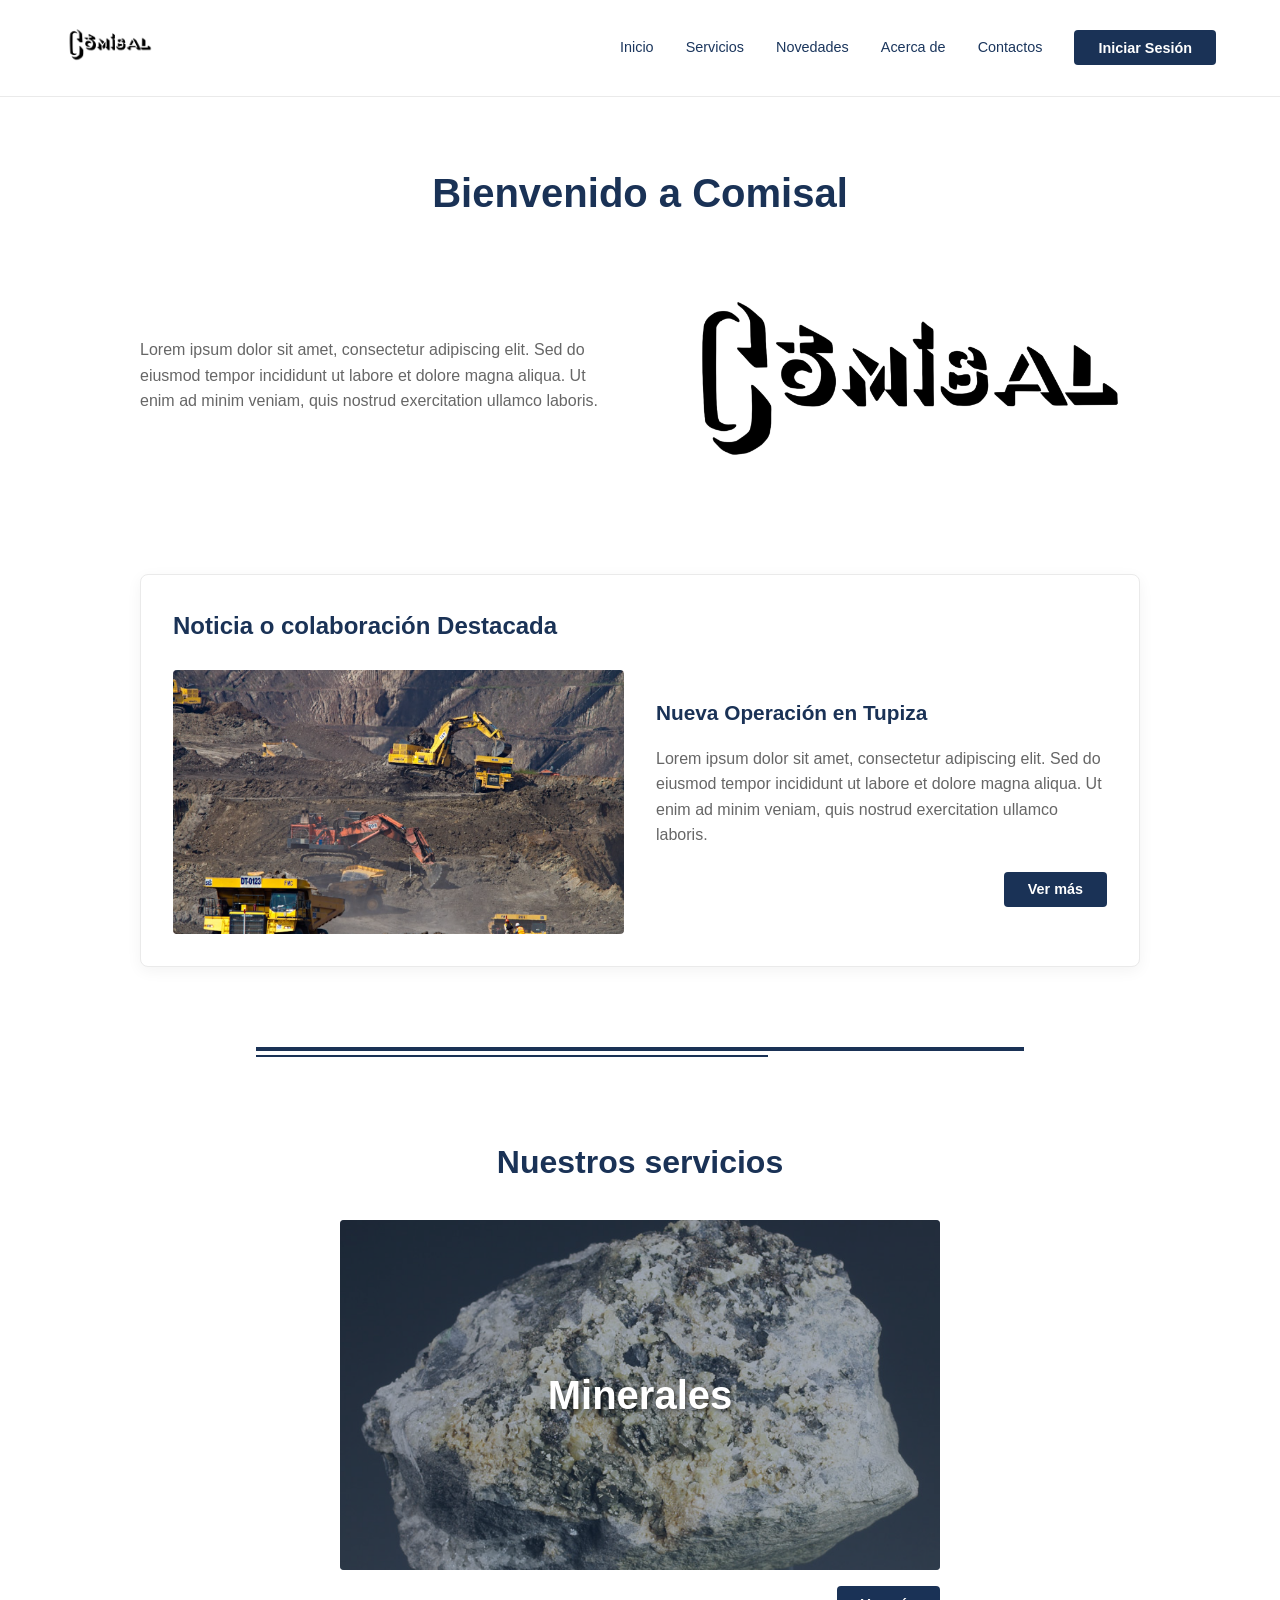
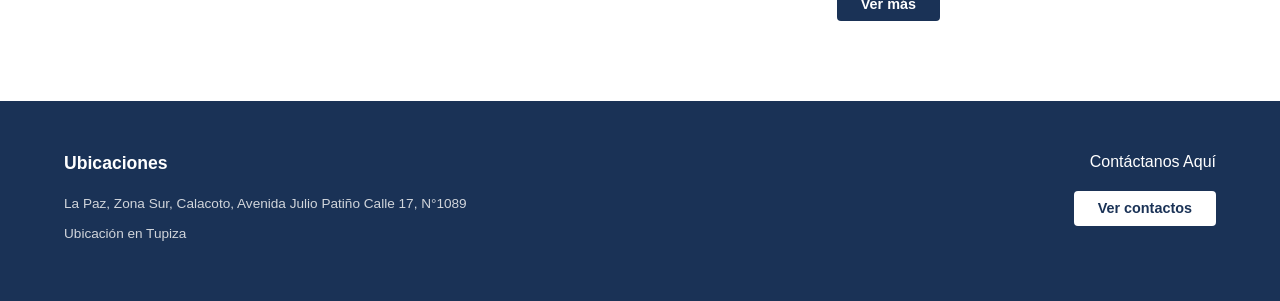
==== index.Html @ 979183e1 "Add files via upload" ====
<!DOCTYPE html>
<html lang="es">
<head>
    <meta charset="UTF-8">
    <meta name="viewport" content="width=device-width, initial-scale=1.0">
    <title>Comisal</title>
    <link rel="stylesheet" href="CSS/Style.css">
</head>
<body>

    <header>
        <div class="logo-container">
            <img src="imagenes/Recursos Comisal/Logo/WhatsApp Image 2026-04-23 at 11.57.50 AM-Photoroom (1).png" alt="Comisal Logo">
        </div>
        
        <button class="menu-toggle" id="mobile-menu-btn">☰</button>

        <nav id="nav-menu">
            <a href="index.Html">Inicio</a>
            <a href="Servicios.html">Servicios</a>
            <a href="Novedades.html">Novedades</a>
            <a href="Acerca de.html">Acerca de</a>
            <a href="Contactos.html">Contactos</a>
            <a href="Iniciar Sesión.html"> <button class="btn">Iniciar Sesión </button> </a>
        </nav>
    </header>
    <main>
        <section class="hero">
            <h1>Bienvenido a Comisal</h1>
            <div class="hero-content">
                <div class="hero-text">
                    <p>Lorem ipsum dolor sit amet, consectetur adipiscing elit. Sed do eiusmod tempor incididunt ut labore et dolore magna aliqua. Ut enim ad minim veniam, quis nostrud exercitation ullamco laboris.</p>
                </div>
                <div class="hero-image">
                    <img src="imagenes/Recursos Comisal/Logo/WhatsApp Image 2026-04-23 at 11.57.50 AM-Photoroom (1).png" alt="Comisal Logo Grande">
                </div>
            </div>
        </section>

        <section class="featured-wrapper">
            <div class="featured-card">
                <h2>Noticia o colaboración Destacada</h2>
                <div class="featured-content">
                    <div class="featured-image">
                        <img src="imagenes/Recursos Comisal/Fotos/Operación.png" alt="Operación en Tupiza">
                    </div>
                    <div class="featured-text">
                        <h3>Nueva Operación en Tupiza</h3>
                        <p>Lorem ipsum dolor sit amet, consectetur adipiscing elit. Sed do eiusmod tempor incididunt ut labore et dolore magna aliqua. Ut enim ad minim veniam, quis nostrud exercitation ullamco laboris.</p>
                        <button class="btn">Ver más</button>
                    </div>
                </div>
            </div>
        </section>

        <div class="divider-container">
            <div class="divider-line-1"></div>
            <div class="divider-line-2"></div>
        </div>

        <section class="services">
            <h2>Nuestros servicios</h2>
            <div class="service-card">
                <div class="service-image-container">
                    <img src="imagenes/Recursos Comisal/Fotos/Mineral.png" alt="Minerales">
                    <h3>Minerales</h3>
                </div>
            </div>
            <div class="service-btn-container">
              <a href="Servicios.html"><button class="btn">Ver más</button></a>
            </div>
        </section>
    </main>

    <footer>
        <div class="footer-left">
            <h4>Ubicaciones</h4>
            <p>La Paz, Zona Sur, Calacoto, Avenida Julio Patiño Calle 17, N°1089</p>
            <p>Ubicación en Tupiza</p>
        </div>
        <div class="footer-right">
            <h4>Contáctanos Aquí</h4>
            <a href="Contactos.html"><button class="btn btn-outline">Ver contactos</button></a> 
        </div>
    </footer>

    <script>
        const menuBtn = document.getElementById('mobile-menu-btn');
        const navMenu = document.getElementById('nav-menu');

        menuBtn.addEventListener('click', () => {
            navMenu.classList.toggle('active');});
    </script>
</body>
</html>
---- CSS/Style.css ----
:root {
            --primary-blue: #1a3256;
            --text-dark: #333333;
            --text-light: #666666;
            --bg-light: #f8f9fa;
            --white: #ffffff;
            --font-main: 'Segoe UI', Roboto, Helvetica, Arial, sans-serif;
        }

        * {
            margin: 0;
            padding: 0;
            box-sizing: border-box;
            font-family: var(--font-main);
        }

        body {
            background-color: var(--white);
            color: var(--text-dark);
            line-height: 1.6;
        }

        a {
            text-decoration: none;
            color: inherit;
        }

      
        header {
            display: flex;
            justify-content: space-between;
            align-items: center;
            padding: 1.5rem 5%;
            background-color: var(--white);
            border-bottom: 1px solid #eaeaea;
            position: relative;
        }

        .logo-container img {
            height: 40px;
        }

        .logo-text {
            font-size: 1.8rem;
            font-weight: bold;
            letter-spacing: 2px;
        }

        nav {
            display: flex;
            gap: 2rem;
            align-items: center;
        }

        nav a {
            font-size: 0.9rem;
            font-weight: 500;
            color:#1b365d;
            transition: color 0.3s;
        }

        nav a:hover {
            color: var(--primary-blue);
        }

        .btn {
            background-color: var(--primary-blue);
            color: var(--white);
            padding: 0.6rem 1.5rem;
            border: none;
            border-radius: 4px;
            cursor: pointer;
            font-size: 0.9rem;
            font-weight: 600;
            transition: background 0.3s;
        }

        .btn:hover {
            background-color: #112240;
        }

        .btn-outline {
            background-color: var(--white);
            color: var(--primary-blue);
        }

        .btn-outline:hover {
            background-color: #f0f0f0;
        }

        .menu-toggle {
            display: none;
            font-size: 1.5rem;
            background: none;
            border: none;
            cursor: pointer;
            color: var(--primary-blue);
        }

        .hero {
            padding: 4rem 5%;
            text-align: center;
        }

        .hero h1 {
            color: var(--primary-blue);
            font-size: 2.5rem;
            margin-bottom: 3rem;
        }

        .hero-content {
            display: flex;
            align-items: center;
            justify-content: space-between;
            gap: 4rem;
            max-width: 1000px;
            margin: 0 auto;
            text-align: left;
        }

        .hero-text {
            flex: 1;
            color: var(--text-light);
            font-size: 1rem;
        }

        .hero-image {
            flex: 1;
            display: flex;
            justify-content: flex-end;
        }

        .hero-image img {
            max-width: 100%;
            height: auto;
        }

  
        .featured-wrapper {
            padding: 2rem 5%;
            display: flex;
            justify-content: center;
        }

        .featured-card {
            background: var(--white);
            border: 1px solid #eaeaea;
            box-shadow: 0 4px 15px rgba(0,0,0,0.05);
            max-width: 1000px;
            width: 100%;
            padding: 2rem;
            border-radius: 8px;
        }

        .featured-card > h2 {
            color: var(--primary-blue);
            font-size: 1.5rem;
            margin-bottom: 1.5rem;
        }

        .featured-content {
            display: flex;
            gap: 2rem;
        }

        .featured-image {
            flex: 1;
        }

        .featured-image img {
            width: 100%;
            height: 100%;
            object-fit: cover;
            border-radius: 4px;
        }

        .featured-text {
            flex: 1;
            display: flex;
            flex-direction: column;
            justify-content: center;
            align-items: flex-start;
        }

        .featured-text h3 {
            color: var(--primary-blue);
            margin-bottom: 1rem;
            font-size: 1.3rem;
        }

        .featured-text p {
            color: var(--text-light);
            margin-bottom: 1.5rem;
        }

        .featured-text .btn {
            align-self: flex-end;
        }


        .divider-container {
            display: flex;
            flex-direction: column;
            align-items: center;
            margin: 3rem 0;
        }

        .divider-line-1 {
            width: 60%;
            height: 4px;
            background-color: var(--primary-blue);
            margin-bottom: 4px;
        }

        .divider-line-2 {
            width: 40%;
            height: 2px;
            background-color: var(--primary-blue);
            margin-right: 20%; 
        }

        .services {
            padding: 2rem 5% 5rem 5%;
            text-align: center;
        }

        .services h2 {
            color: var(--primary-blue);
            font-size: 2rem;
            margin-bottom: 2rem;
        }

        .service-card {
            max-width: 600px;
            margin: 0 auto;
            position: relative;
        }

        .service-image-container {
            position: relative;
            width: 100%;
            height: 350px;
            background-color: var(--primary-blue); 
            border-radius: 4px;
            overflow: hidden;
            display: flex;
            align-items: center;
            justify-content: center;
        }

        .service-image-container img {
            width: 100%;
            height: 100%;
            object-fit: cover;
            opacity: 0.6; 
        }

        .service-image-container h3 {
            position: absolute;
            color: var(--white);
            font-size: 2.5rem;
            font-weight: bold;
            text-shadow: 2px 2px 4px rgba(0,0,0,0.5);
        }

        .service-btn-container {
            display: flex;
            justify-content: flex-end;
            margin-top: 1rem;
            max-width: 600px;
            margin-left: auto;
            margin-right: auto;
        }

        footer {
            background-color: var(--primary-blue);
            color: var(--white);
            padding: 3rem 5%;
            display: flex;
            justify-content: space-between;
            align-items: flex-start;
            flex-wrap: wrap;
            gap: 2rem;
        }

        .footer-left h4 {
            margin-bottom: 1rem;
            font-size: 1.1rem;
            font-weight: 600;
        }

        .footer-left p {
            font-size: 0.85rem;
            margin-bottom: 0.5rem;
            color: #d1d5db;
        }

        .footer-right {
            text-align: right;
            display: flex;
            flex-direction: column;
            align-items: flex-end;
        }

        .footer-right h4 {
            margin-bottom: 1rem;
            font-size: 1rem;
            font-weight: normal;
        }

        @media (max-width: 900px) {
            .hero-content {
                flex-direction: column;
                text-align: center;
            }
            .hero-image {
                justify-content: center;
            }
            .featured-content {
                flex-direction: column;
            }
            .featured-text .btn {
                align-self: flex-start;
            }
        }

        @media (max-width: 768px) {
            .menu-toggle {
                display: block;
            }
            nav {
                display: none;
                flex-direction: column;
                position: absolute;
                top: 100%;
                left: 0;
                width: 100%;
                background-color: var(--white);
                padding: 1rem 0;
                box-shadow: 0 4px 6px rgba(0,0,0,0.1);
                z-index: 100;
            }
            nav.active {
                display: flex;
            }
            nav .btn {
                width: 90%;
                margin: 0 auto;
            }
            .hero h1 {
                font-size: 2rem;
            }
            .divider-line-1 { width: 90%; }
            .divider-line-2 { width: 70%; margin-right: 0; }
            footer {
                flex-direction: column;
                text-align: center;
            }
            .footer-right {
                text-align: center;
                align-items: center;
                width: 100%;
            }
        }
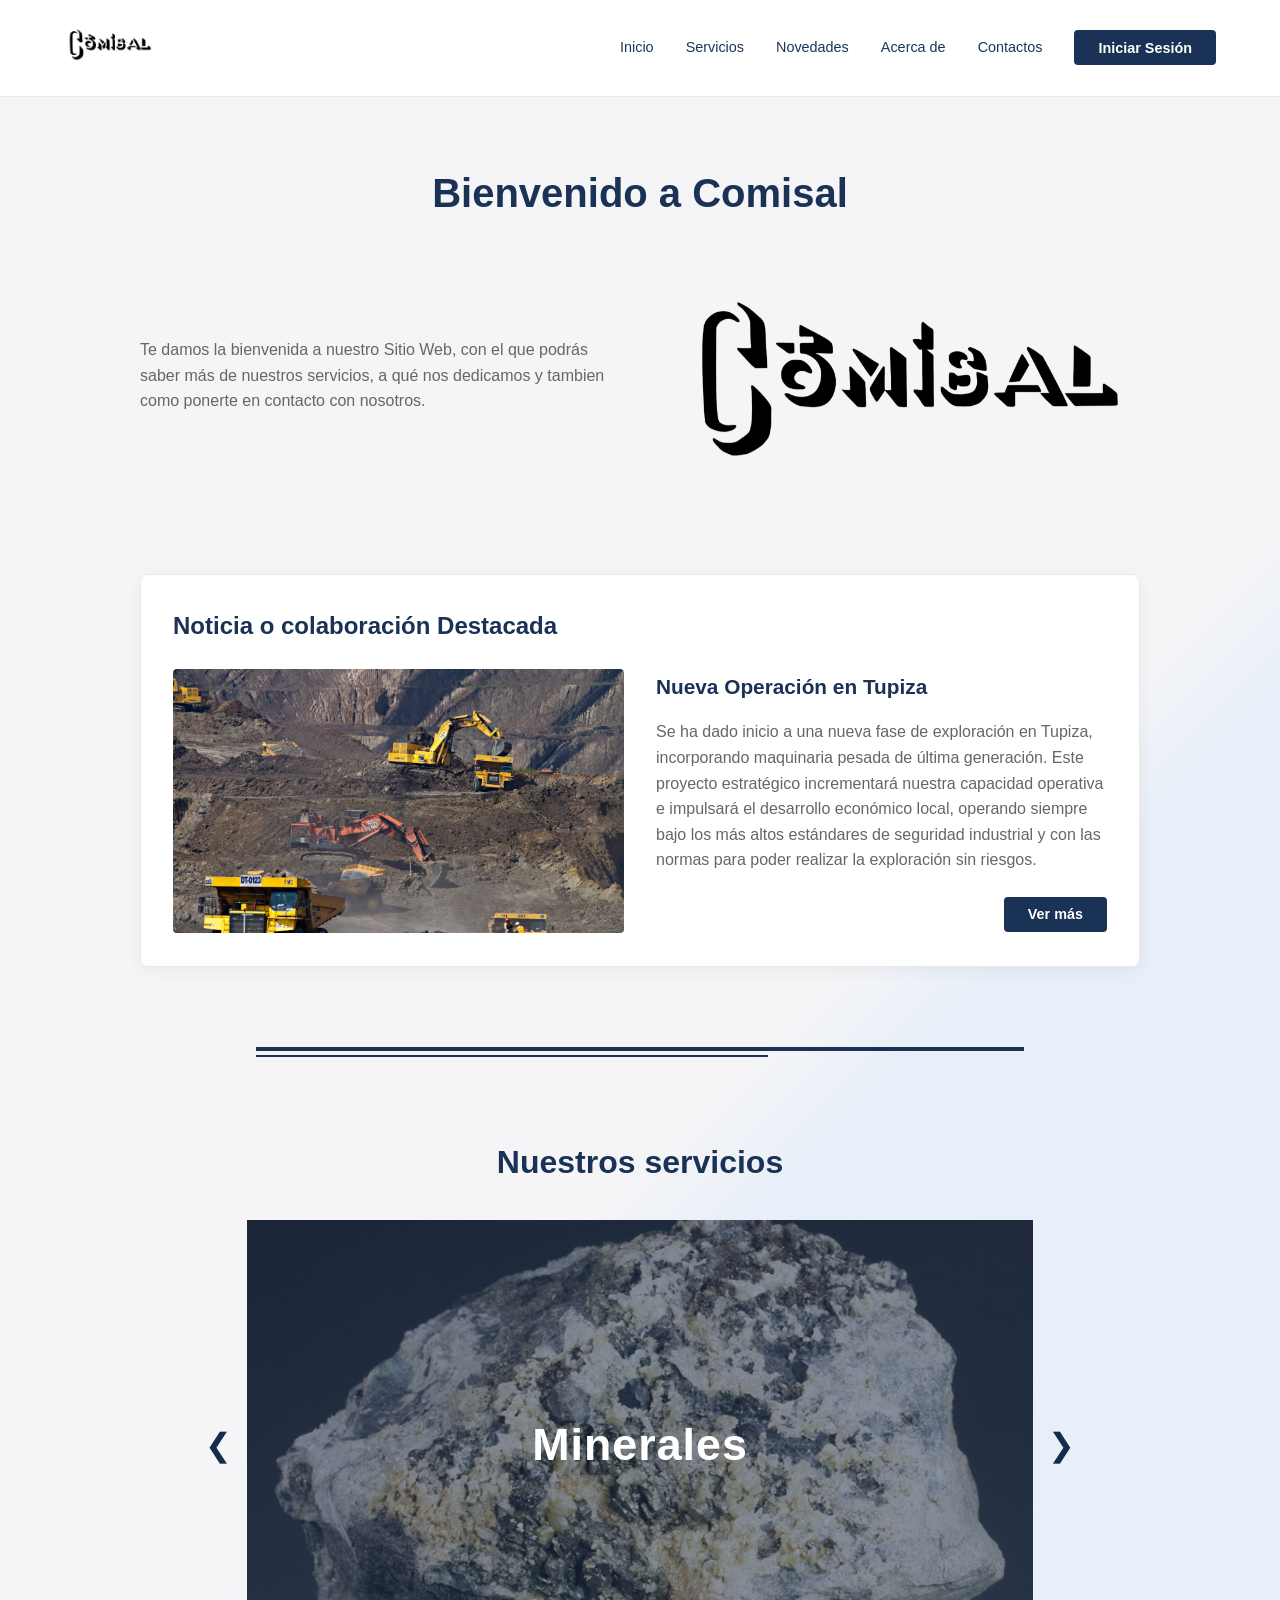
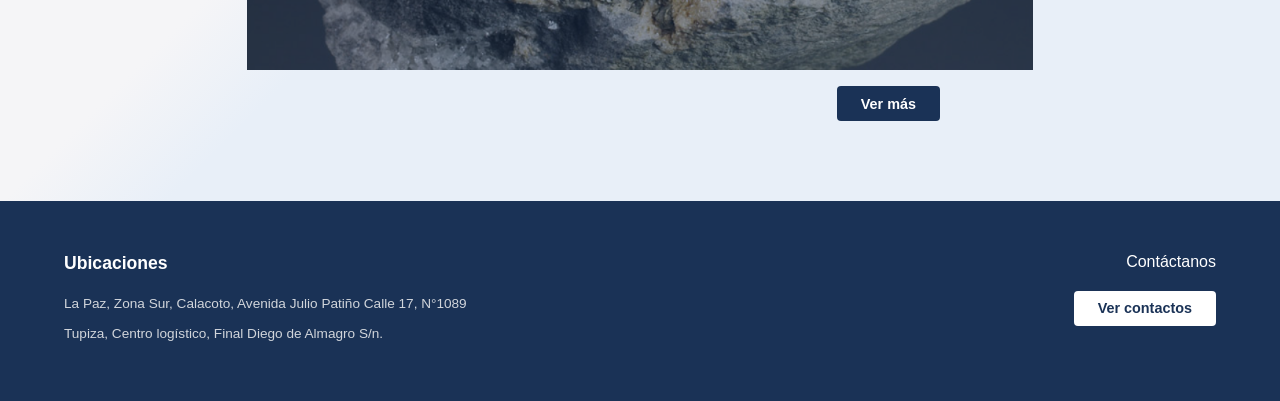
==== commit 71c1210e: "Add files via upload" ====
--- a/index.Html
+++ b/index.Html
@@ -25,47 +25,65 @@
         </nav>
     </header>
     <main>
-        <section class="hero">
-            <h1>Bienvenido a Comisal</h1>
-            <div class="hero-content">
-                <div class="hero-text">
-                    <p>Lorem ipsum dolor sit amet, consectetur adipiscing elit. Sed do eiusmod tempor incididunt ut labore et dolore magna aliqua. Ut enim ad minim veniam, quis nostrud exercitation ullamco laboris.</p>
+        <section class="hero animar-fade-up">
+            <h1> <strong>Bienvenido </strong> a <strong>Comisal</strong></h1>
+            <div class="hero-content animar-fade-up">
+                <div class="hero-text animar-fade-up">
+                    <p>Te damos la bienvenida a nuestro Sitio Web, con el que podrás saber más de nuestros servicios, a qué nos dedicamos y tambien como ponerte en contacto con nosotros. </p>
                 </div>
-                <div class="hero-image">
+                <div class="hero-image animar-fade-up">
                     <img src="imagenes/Recursos Comisal/Logo/WhatsApp Image 2026-04-23 at 11.57.50 AM-Photoroom (1).png" alt="Comisal Logo Grande">
                 </div>
             </div>
         </section>
 
-        <section class="featured-wrapper">
-            <div class="featured-card">
+        <section class="featured-wrapper animar-fade-up">
+            <div class="featured-card animar-fade-up">
                 <h2>Noticia o colaboración Destacada</h2>
-                <div class="featured-content">
-                    <div class="featured-image">
+                <div class="featured-content animar-fade-up">
+                    <div class="featured-image animar-fade-up">
                         <img src="imagenes/Recursos Comisal/Fotos/Operación.png" alt="Operación en Tupiza">
                     </div>
-                    <div class="featured-text">
+                    <div class="featured-text animar-fade-up">
                         <h3>Nueva Operación en Tupiza</h3>
-                        <p>Lorem ipsum dolor sit amet, consectetur adipiscing elit. Sed do eiusmod tempor incididunt ut labore et dolore magna aliqua. Ut enim ad minim veniam, quis nostrud exercitation ullamco laboris.</p>
+                        <p>Se ha dado inicio a una nueva fase de exploración en Tupiza, incorporando maquinaria pesada de última generación. Este proyecto estratégico incrementará nuestra capacidad operativa e impulsará el desarrollo económico local, operando siempre bajo los más altos estándares de seguridad industrial  y con las normas para poder realizar la exploración sin riesgos.</p>
                         <button class="btn">Ver más</button>
                     </div>
                 </div>
             </div>
         </section>
 
-        <div class="divider-container">
-            <div class="divider-line-1"></div>
+        <div class="divider-container animar-fade-up">
+            <div class="divider-line-1 "></div>
             <div class="divider-line-2"></div>
         </div>
 
-        <section class="services">
-            <h2>Nuestros servicios</h2>
-            <div class="service-card">
-                <div class="service-image-container">
-                    <img src="imagenes/Recursos Comisal/Fotos/Mineral.png" alt="Minerales">
-                    <h3>Minerales</h3>
-                </div>
-            </div>
+        <section class="services animar-fade-up">
+            <h2> <strong>Nuestros servicios </strong></h2>
+            <div class="carrusel-servicios-wrapper">
+    <button class="carrusel-flecha flecha-izq" onclick="moverCarrusel(-1)">&#10094;</button>
+  <div class="carrusel-servicios-ventana" id="carrusel-servicios">
+    <div class="carrusel-servicios-item">
+      <div class="carrusel-fondo" style="background-image: url('imagenes/Recursos Comisal/Fotos/Mineral.png');"> 
+        <div class="carrusel-capa-azul"></div>
+        <h3 class="carrusel-titulo">Minerales</h3>
+      </div>
+    </div>
+    <div class="carrusel-servicios-item">
+      <div class="carrusel-fondo" style="background-image: url('imagenes/Recursos Comisal/Fotos/Operación.png');">
+        <div class="carrusel-capa-azul"></div>
+        <h3 class="carrusel-titulo">Operaciones</h3>
+      </div>
+    </div>
+    <div class="carrusel-servicios-item">
+      <div class="carrusel-fondo" style="background-image: url('imagenes/Recursos Comisal/Fotos/Mina.jpg');">
+        <div class="carrusel-capa-azul"></div>
+        <h3 class="carrusel-titulo">Minas</h3>
+      </div>
+    </div>
+  </div>
+  <button class="carrusel-flecha flecha-der" onclick="moverCarrusel(1)">&#10095;</button>
+</div>
             <div class="service-btn-container">
               <a href="Servicios.html"><button class="btn">Ver más</button></a>
             </div>
@@ -73,23 +91,46 @@
     </main>
 
     <footer>
-        <div class="footer-left">
+        <div class="footer-left ">
             <h4>Ubicaciones</h4>
             <p>La Paz, Zona Sur, Calacoto, Avenida Julio Patiño Calle 17, N°1089</p>
-            <p>Ubicación en Tupiza</p>
+            <p>Tupiza, Centro logístico, Final Diego de Almagro S/n.</p>
         </div>
         <div class="footer-right">
-            <h4>Contáctanos Aquí</h4>
+            <h4>Contáctanos</h4>
             <a href="Contactos.html"><button class="btn btn-outline">Ver contactos</button></a> 
         </div>
     </footer>
-
     <script>
         const menuBtn = document.getElementById('mobile-menu-btn');
         const navMenu = document.getElementById('nav-menu');
 
         menuBtn.addEventListener('click', () => {
             navMenu.classList.toggle('active');});
+            function moverCarrusel(direccion) {
+  const ventana = document.getElementById('carrusel-servicios');
+  const anchoItem = ventana.clientWidth; 
+  ventana.scrollBy({ left: direccion * anchoItem, behavior: 'smooth' }); 
+}
+document.addEventListener("DOMContentLoaded", function() {
+  const elementos = document.querySelectorAll('.animar-fade-up');
+
+  const observador = new IntersectionObserver((entradas, observador) => {
+    entradas.forEach(entrada => {
+      if (entrada.isIntersecting) {
+        entrada.target.classList.add('visible');
+        observador.unobserve(entrada.target); 
+      }
+    });
+  }, {
+    root: null,
+    rootMargin: '0px',
+    threshold: 0.15 
+  });
+  elementos.forEach(elemento => {
+    observador.observe(elemento);
+  });
+});
     </script>
 </body>
 </html>
--- a/CSS/Style.css
+++ b/CSS/Style.css
@@ -4,7 +4,7 @@
             --text-light: #666666;
             --bg-light: #f8f9fa;
             --white: #ffffff;
-            --font-main: 'Segoe UI', Roboto, Helvetica, Arial, sans-serif;
+            --font-main: 'Open Sans Bold', sans-serif;
         }
 
         * {
@@ -15,7 +15,7 @@
         }
 
         body {
-            background-color: var(--white);
+            background: linear-gradient( 135deg,  rgb(245, 245, 247) 55%, rgb(232, 239, 248) 60% );
             color: var(--text-dark);
             line-height: 1.6;
         }
@@ -72,7 +72,7 @@
             cursor: pointer;
             font-size: 0.9rem;
             font-weight: 600;
-            transition: background 0.3s;
+            transition:  0.3s;
         }
 
         .btn:hover {
@@ -230,39 +230,6 @@
             margin-bottom: 2rem;
         }
 
-        .service-card {
-            max-width: 600px;
-            margin: 0 auto;
-            position: relative;
-        }
-
-        .service-image-container {
-            position: relative;
-            width: 100%;
-            height: 350px;
-            background-color: var(--primary-blue); 
-            border-radius: 4px;
-            overflow: hidden;
-            display: flex;
-            align-items: center;
-            justify-content: center;
-        }
-
-        .service-image-container img {
-            width: 100%;
-            height: 100%;
-            object-fit: cover;
-            opacity: 0.6; 
-        }
-
-        .service-image-container h3 {
-            position: absolute;
-            color: var(--white);
-            font-size: 2.5rem;
-            font-weight: bold;
-            text-shadow: 2px 2px 4px rgba(0,0,0,0.5);
-        }
-
         .service-btn-container {
             display: flex;
             justify-content: flex-end;
@@ -271,7 +238,83 @@
             margin-left: auto;
             margin-right: auto;
         }
-
+.carrusel-servicios-wrapper {
+        display: flex;
+        align-items: center;
+  position: relative;
+  width: 100%;
+  max-width: 900px; 
+  margin: 0 auto;
+}
+.carrusel-servicios-ventana {
+  display: flex;
+  overflow: hidden;
+  width: 100%;
+  scroll-behavior: smooth; 
+}
+
+.carrusel-servicios-item {
+  min-width: 100%; 
+  box-sizing: border-box;
+}
+
+.carrusel-fondo {
+  position: relative;
+  width: 100%;
+  height: 450px;
+  background-size: cover;
+  background-position: center;
+  display: flex;
+  align-items: center;
+  justify-content: center;
+  background-color: #e0e0e0; 
+}
+.carrusel-capa-azul {
+  position: absolute;
+  top: 0;
+  left: 0;
+  width: 100%;
+  height: 100%;
+  background-color: rgba(22, 43, 76, 0.504); 
+  z-index: 1;
+}
+
+.carrusel-titulo {
+  position: relative;
+  z-index: 2;
+  color: #ffffff;
+  font-family: inherit; 
+  font-size: 2.8rem;
+  font-weight: 700;
+  margin: 0;
+  text-align: center;
+  letter-spacing: 1px;
+}
+
+.carrusel-flecha {
+  background: none;
+  border: none;
+  font-size: 2rem;
+  color: #162b4c;
+  cursor: pointer;
+  padding: 0 15px;
+  transition: transform 0.2s ease;
+}
+
+.carrusel-flecha:hover {
+  transform: scale(1.2);
+}
+    .animar-fade-up {
+     opacity: 0;
+     transform: translateY(30px);
+    transition: opacity 0.6s ease-out, transform 0.6s ease-out;
+    will-change: opacity, transform; 
+}
+
+       .animar-fade-up.visible {
+       opacity: 1;
+       transform: translateY(0);
+}
         footer {
             background-color: var(--primary-blue);
             color: var(--white);
@@ -296,7 +339,7 @@
         }
 
         .footer-right {
-            text-align: right;
+            text-align: center;
             display: flex;
             flex-direction: column;
             align-items: flex-end;
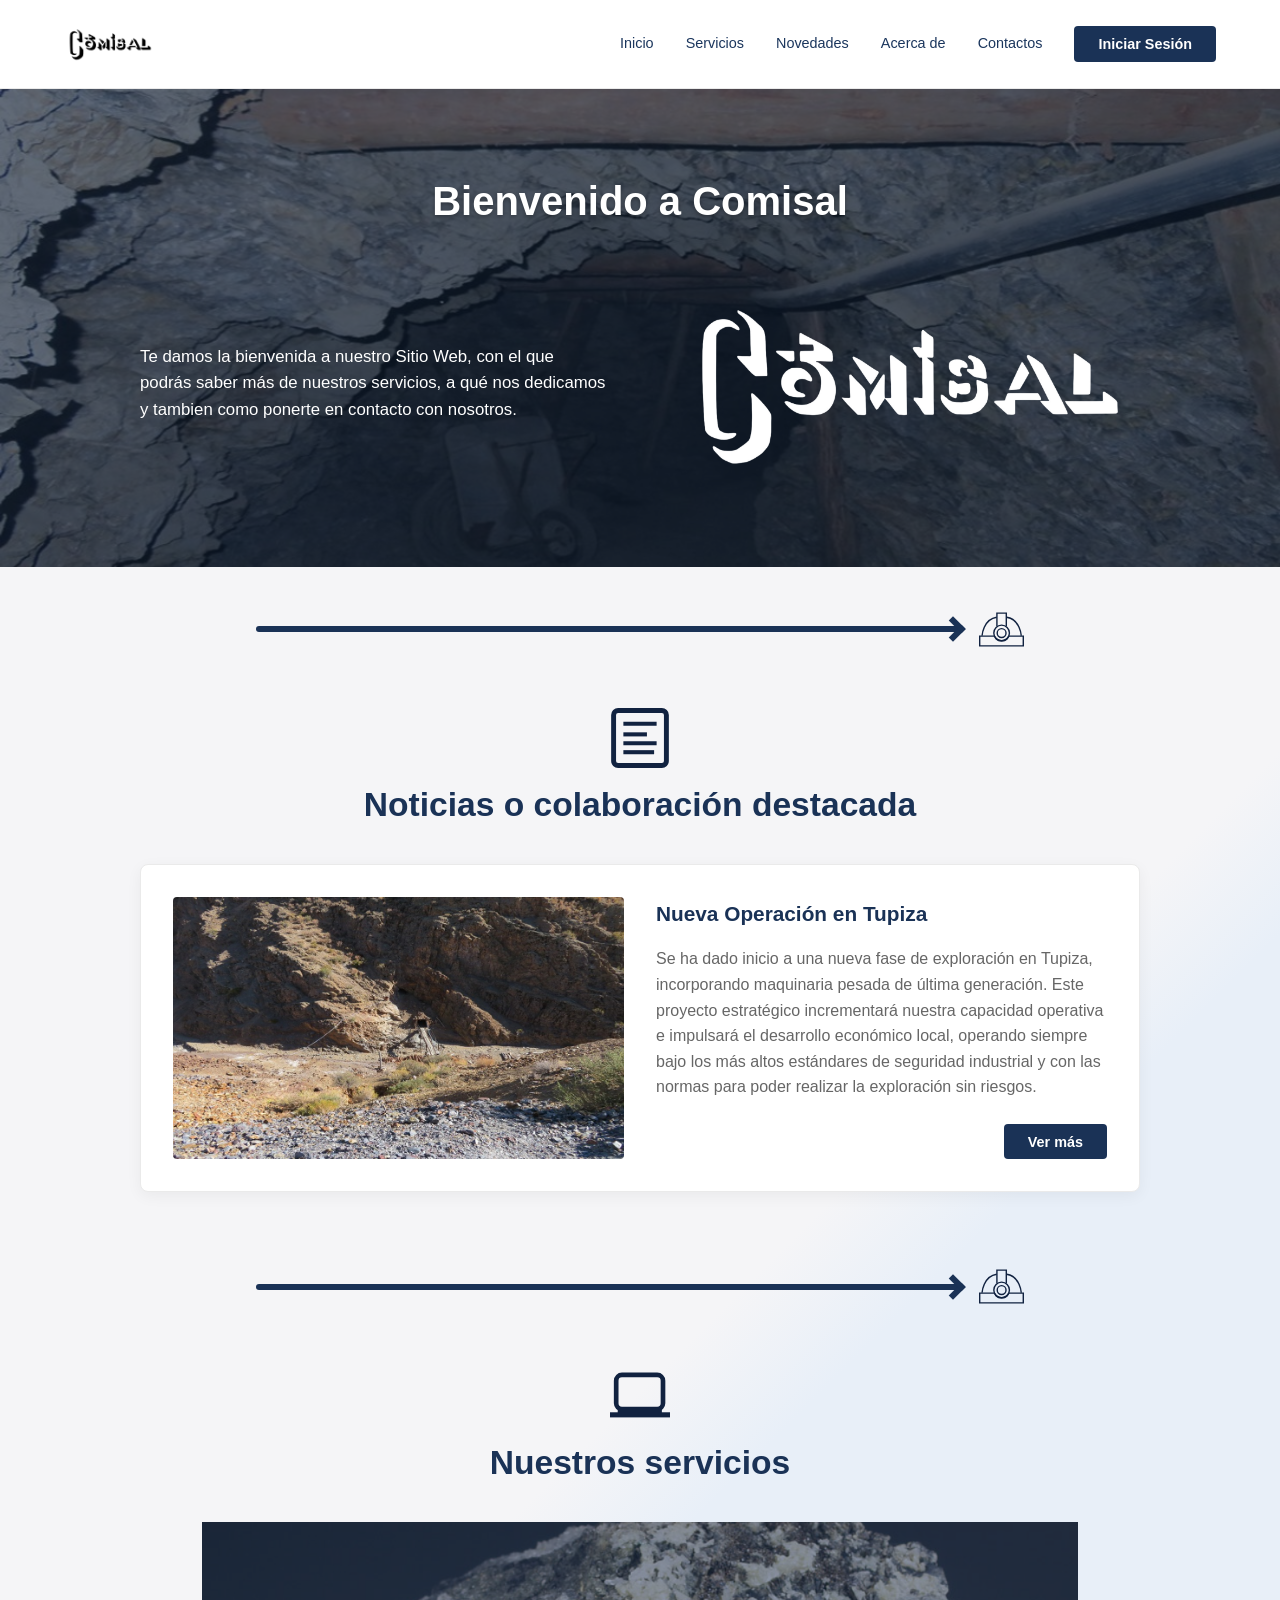
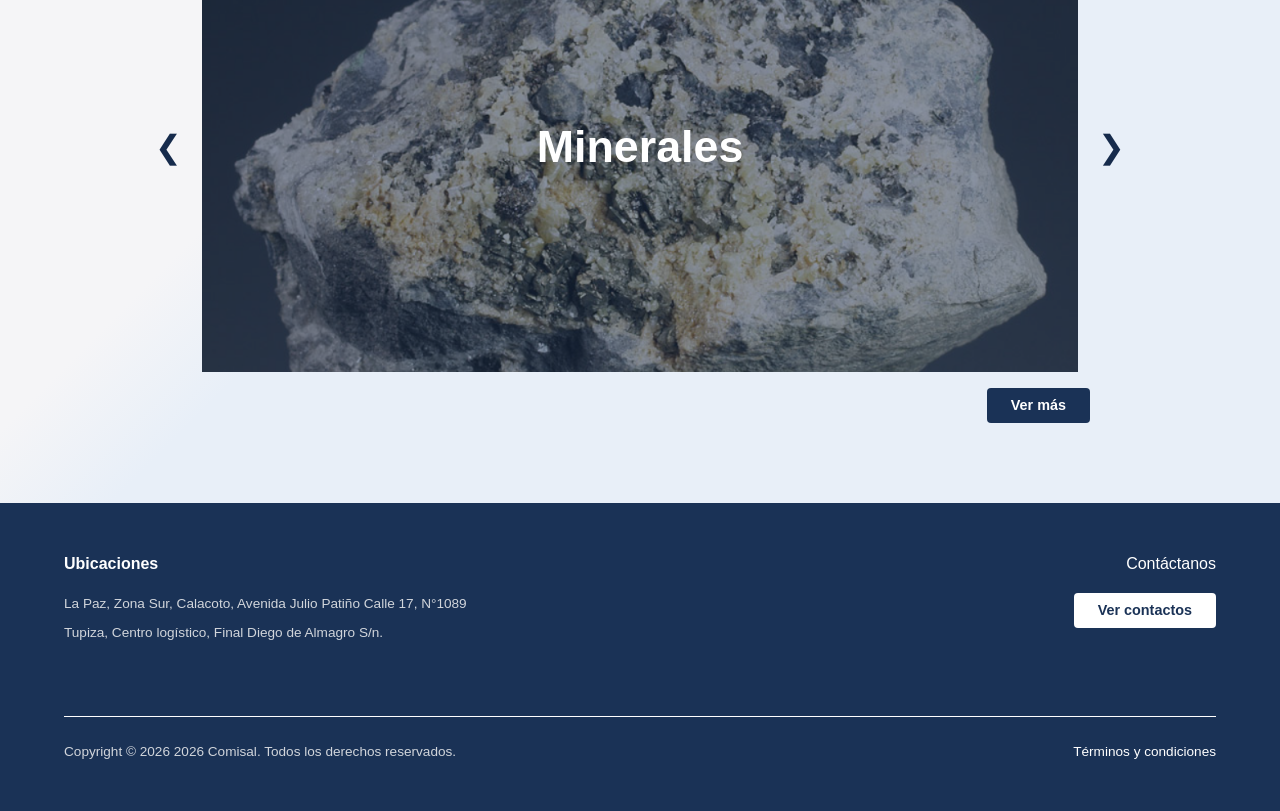
==== commit 9f112c9e: "Add files via upload" ====
--- a/index.Html
+++ b/index.Html
@@ -9,128 +9,152 @@
 <body>
 
     <header>
-        <div class="logo-container">
+        <div class="logo">
             <img src="imagenes/Recursos Comisal/Logo/WhatsApp Image 2026-04-23 at 11.57.50 AM-Photoroom (1).png" alt="Comisal Logo">
         </div>
-        
         <button class="menu-toggle" id="mobile-menu-btn">☰</button>
-
         <nav id="nav-menu">
             <a href="index.Html">Inicio</a>
             <a href="Servicios.html">Servicios</a>
             <a href="Novedades.html">Novedades</a>
             <a href="Acerca de.html">Acerca de</a>
             <a href="Contactos.html">Contactos</a>
-            <a href="Iniciar Sesión.html"> <button class="btn">Iniciar Sesión </button> </a>
+            <a href="Iniciar Sesión.html"><button class="btn">Iniciar Sesión</button></a>
         </nav>
     </header>
+
     <main>
-        <section class="hero animar-fade-up">
-            <h1> <strong>Bienvenido </strong> a <strong>Comisal</strong></h1>
-            <div class="hero-content animar-fade-up">
-                <div class="hero-text animar-fade-up">
-                    <p>Te damos la bienvenida a nuestro Sitio Web, con el que podrás saber más de nuestros servicios, a qué nos dedicamos y tambien como ponerte en contacto con nosotros. </p>
-                </div>
-                <div class="hero-image animar-fade-up">
-                    <img src="imagenes/Recursos Comisal/Logo/WhatsApp Image 2026-04-23 at 11.57.50 AM-Photoroom (1).png" alt="Comisal Logo Grande">
+        <section class="principal animar-fade-up" style="background-image: url('imagenes/Recursos Comisal/Fotos/Mina.jpg');">
+            <div class="principal-capa"></div>
+            <div class="principal-contenido">
+                <h1><strong>Bienvenido</strong> a <strong>Comisal</strong></h1>
+                <div class="principal-body animar-fade-up">
+                    <div class="principal-texto animar-fade-up">
+                        <p>Te damos la bienvenida a nuestro Sitio Web, con el que podrás saber más de nuestros servicios, a qué nos dedicamos y tambien como ponerte en contacto con nosotros.</p>
+                    </div>
+                    <div class="principal-img animar-fade-up">
+                        <img src="imagenes/Recursos Comisal/Logo/Logo 2.png" alt="Comisal Logo Grande">
+                    </div>
                 </div>
             </div>
         </section>
 
-        <section class="featured-wrapper animar-fade-up">
-            <div class="featured-card animar-fade-up">
-                <h2>Noticia o colaboración Destacada</h2>
-                <div class="featured-content animar-fade-up">
-                    <div class="featured-image animar-fade-up">
+           <div class="separador animar-fade-up">
+            <div class="linea-flecha"></div>
+            <div icono svg>
+                <img src="Íconos/Casco.svg" alt="Icono de Valores" width="45" height="45">
+            </div>
+        </div> 
+        <div class="titulo-noticia animar-fade-up"> 
+          <img src="Íconos/Noticia.svg" alt="Icono de Valores" width="60" height="60">
+          <h2> <strong>Noticias o colaboración destacada </strong></h2>
+        </div>
+        <section class="noticia animar-fade-up">
+            <div class="noticia-card animar-fade-up">
+                <div class="noticia-body animar-fade-up">
+                    <div class="noticia-img animar-fade-up">
                         <img src="imagenes/Recursos Comisal/Fotos/Operación.png" alt="Operación en Tupiza">
                     </div>
-                    <div class="featured-text animar-fade-up">
+                    <div class="noticia-texto animar-fade-up">
                         <h3>Nueva Operación en Tupiza</h3>
-                        <p>Se ha dado inicio a una nueva fase de exploración en Tupiza, incorporando maquinaria pesada de última generación. Este proyecto estratégico incrementará nuestra capacidad operativa e impulsará el desarrollo económico local, operando siempre bajo los más altos estándares de seguridad industrial  y con las normas para poder realizar la exploración sin riesgos.</p>
+                        <p>Se ha dado inicio a una nueva fase de exploración en Tupiza, incorporando maquinaria pesada de última generación. Este proyecto estratégico incrementará nuestra capacidad operativa e impulsará el desarrollo económico local, operando siempre bajo los más altos estándares de seguridad industrial y con las normas para poder realizar la exploración sin riesgos.</p>
                         <button class="btn">Ver más</button>
                     </div>
                 </div>
             </div>
         </section>
-
-        <div class="divider-container animar-fade-up">
-            <div class="divider-line-1 "></div>
-            <div class="divider-line-2"></div>
+        <div class="separador animar-fade-up">
+            <div class="linea-flecha"></div>
+            <div icono svg>
+                <img src="Íconos/Casco.svg" alt="Icono de Valores" width="45" height="45">
+            </div>
         </div>
-
-        <section class="services animar-fade-up">
-            <h2> <strong>Nuestros servicios </strong></h2>
-            <div class="carrusel-servicios-wrapper">
-    <button class="carrusel-flecha flecha-izq" onclick="moverCarrusel(-1)">&#10094;</button>
-  <div class="carrusel-servicios-ventana" id="carrusel-servicios">
-    <div class="carrusel-servicios-item">
-      <div class="carrusel-fondo" style="background-image: url('imagenes/Recursos Comisal/Fotos/Mineral.png');"> 
-        <div class="carrusel-capa-azul"></div>
-        <h3 class="carrusel-titulo">Minerales</h3>
-      </div>
-    </div>
-    <div class="carrusel-servicios-item">
-      <div class="carrusel-fondo" style="background-image: url('imagenes/Recursos Comisal/Fotos/Operación.png');">
-        <div class="carrusel-capa-azul"></div>
-        <h3 class="carrusel-titulo">Operaciones</h3>
-      </div>
-    </div>
-    <div class="carrusel-servicios-item">
-      <div class="carrusel-fondo" style="background-image: url('imagenes/Recursos Comisal/Fotos/Mina.jpg');">
-        <div class="carrusel-capa-azul"></div>
-        <h3 class="carrusel-titulo">Minas</h3>
-      </div>
-    </div>
-  </div>
-  <button class="carrusel-flecha flecha-der" onclick="moverCarrusel(1)">&#10095;</button>
-</div>
-            <div class="service-btn-container">
-              <a href="Servicios.html"><button class="btn">Ver más</button></a>
+         <div class="titulo-servicios animar-fade-up"> 
+        <img src="Íconos/Servicio.svg" alt="Icono de Valores" width="60" height="60">
+        <h2> <strong>Nuestros servicios</strong></h2>
+        </div>
+        <section class="servicios animar-fade-up">
+            <div class="carrusel-wrapper">
+                <button class="flecha-carrusel izq" onclick="moverCarrusel(-1)">&#10094;</button>
+                <div class="carrusel-ventana" id="carrusel-ventana">
+                    <div class="carrusel-item">
+                        <div class="carrusel-fondo" style="background-image: url('imagenes/Recursos Comisal/Fotos/Mineral.png');">
+                            <div class="capa-azul"></div>
+                            <h3 class="carrusel-titulo">Minerales</h3>
+                        </div>
+                    </div>
+                    <div class="carrusel-item">
+                        <div class="carrusel-fondo" style="background-image: url('imagenes/Recursos Comisal/Fotos/Operación.png');">
+                            <div class="capa-azul"></div>
+                            <h3 class="carrusel-titulo">Operaciones</h3>
+                        </div>
+                    </div>
+                    <div class="carrusel-item">
+                        <div class="carrusel-fondo" style="background-image: url('imagenes/Recursos Comisal/Fotos/Mina.jpg');">
+                            <div class="capa-azul"></div>
+                            <h3 class="carrusel-titulo">Minas</h3>
+                        </div>
+                    </div>
+                </div>
+                <button class="flecha-carrusel der" onclick="moverCarrusel(1)">&#10095;</button>
+            </div>
+            <div class="servicios-btn">
+                <a href="Servicios.html"><button class="btn">Ver más</button></a>
             </div>
         </section>
     </main>
 
     <footer>
-        <div class="footer-left ">
+        <div class="footer-left">
             <h4>Ubicaciones</h4>
             <p>La Paz, Zona Sur, Calacoto, Avenida Julio Patiño Calle 17, N°1089</p>
             <p>Tupiza, Centro logístico, Final Diego de Almagro S/n.</p>
         </div>
         <div class="footer-right">
             <h4>Contáctanos</h4>
-            <a href="Contactos.html"><button class="btn btn-outline">Ver contactos</button></a> 
+            <a href="Contactos.html"><button class="btn btn-outline">Ver contactos</button></a>
+        </div>
+            <div class="footer-bottom">
+            <div class="footer-line"></div>
+            <div class="footer-copy">
+                <p>Copyright © 2026 2026 Comisal. Todos los derechos reservados.</p>
+                <a href="#">Términos y condiciones</a>
+            </div>
         </div>
     </footer>
+
     <script>
         const menuBtn = document.getElementById('mobile-menu-btn');
         const navMenu = document.getElementById('nav-menu');
+        const ventana = document.getElementById('carrusel-ventana');
 
-        menuBtn.addEventListener('click', () => {
-            navMenu.classList.toggle('active');});
-            function moverCarrusel(direccion) {
-  const ventana = document.getElementById('carrusel-servicios');
-  const anchoItem = ventana.clientWidth; 
-  ventana.scrollBy({ left: direccion * anchoItem, behavior: 'smooth' }); 
-}
-document.addEventListener("DOMContentLoaded", function() {
-  const elementos = document.querySelectorAll('.animar-fade-up');
+        menuBtn.addEventListener('click', () => navMenu.classList.toggle('active'));
 
-  const observador = new IntersectionObserver((entradas, observador) => {
-    entradas.forEach(entrada => {
-      if (entrada.isIntersecting) {
-        entrada.target.classList.add('visible');
-        observador.unobserve(entrada.target); 
-      }
-    });
-  }, {
-    root: null,
-    rootMargin: '0px',
-    threshold: 0.15 
-  });
-  elementos.forEach(elemento => {
-    observador.observe(elemento);
-  });
-});
+        function moverCarrusel(direccion) {
+            const anchoItem = ventana.clientWidth;
+            if (direccion === 1 && (ventana.scrollLeft + anchoItem >= ventana.scrollWidth - 5)) {
+                ventana.scrollTo({ left: 0, behavior: 'smooth' });
+            } else if (direccion === -1 && ventana.scrollLeft <= 0) {
+                ventana.scrollTo({ left: ventana.scrollWidth, behavior: 'smooth' });
+            } else {
+                ventana.scrollBy({ left: direccion * anchoItem, behavior: 'smooth' });
+            }
+        }
+
+        setInterval(() => moverCarrusel(1), 5000);
+
+        document.addEventListener("DOMContentLoaded", function() {
+            const elementos = document.querySelectorAll('.animar-fade-up');
+            const observador = new IntersectionObserver((entradas, obs) => {
+                entradas.forEach(entrada => {
+                    if (entrada.isIntersecting) {
+                        entrada.target.classList.add('visible');
+                        obs.unobserve(entrada.target);
+                    }
+                });
+            }, { threshold: 0.15 });
+            elementos.forEach(el => observador.observe(el));
+        });
     </script>
 </body>
 </html>
--- a/CSS/Style.css
+++ b/CSS/Style.css
@@ -1,407 +1,491 @@
 :root {
-            --primary-blue: #1a3256;
-            --text-dark: #333333;
-            --text-light: #666666;
-            --bg-light: #f8f9fa;
-            --white: #ffffff;
-            --font-main: 'Open Sans Bold', sans-serif;
-        }
-
-        * {
-            margin: 0;
-            padding: 0;
-            box-sizing: border-box;
-            font-family: var(--font-main);
-        }
-
-        body {
-            background: linear-gradient( 135deg,  rgb(245, 245, 247) 55%, rgb(232, 239, 248) 60% );
-            color: var(--text-dark);
-            line-height: 1.6;
-        }
-
-        a {
-            text-decoration: none;
-            color: inherit;
-        }
-
-      
-        header {
-            display: flex;
-            justify-content: space-between;
-            align-items: center;
-            padding: 1.5rem 5%;
-            background-color: var(--white);
-            border-bottom: 1px solid #eaeaea;
-            position: relative;
-        }
-
-        .logo-container img {
-            height: 40px;
-        }
-
-        .logo-text {
-            font-size: 1.8rem;
-            font-weight: bold;
-            letter-spacing: 2px;
-        }
-
-        nav {
-            display: flex;
-            gap: 2rem;
-            align-items: center;
-        }
-
-        nav a {
-            font-size: 0.9rem;
-            font-weight: 500;
-            color:#1b365d;
-            transition: color 0.3s;
-        }
-
-        nav a:hover {
-            color: var(--primary-blue);
-        }
-
-        .btn {
-            background-color: var(--primary-blue);
-            color: var(--white);
-            padding: 0.6rem 1.5rem;
-            border: none;
-            border-radius: 4px;
-            cursor: pointer;
-            font-size: 0.9rem;
-            font-weight: 600;
-            transition:  0.3s;
-        }
-
-        .btn:hover {
-            background-color: #112240;
-        }
-
-        .btn-outline {
-            background-color: var(--white);
-            color: var(--primary-blue);
-        }
-
-        .btn-outline:hover {
-            background-color: #f0f0f0;
-        }
-
-        .menu-toggle {
-            display: none;
-            font-size: 1.5rem;
-            background: none;
-            border: none;
-            cursor: pointer;
-            color: var(--primary-blue);
-        }
-
-        .hero {
-            padding: 4rem 5%;
-            text-align: center;
-        }
-
-        .hero h1 {
-            color: var(--primary-blue);
-            font-size: 2.5rem;
-            margin-bottom: 3rem;
-        }
-
-        .hero-content {
-            display: flex;
-            align-items: center;
-            justify-content: space-between;
-            gap: 4rem;
-            max-width: 1000px;
-            margin: 0 auto;
-            text-align: left;
-        }
-
-        .hero-text {
-            flex: 1;
-            color: var(--text-light);
-            font-size: 1rem;
-        }
-
-        .hero-image {
-            flex: 1;
-            display: flex;
-            justify-content: flex-end;
-        }
-
-        .hero-image img {
-            max-width: 100%;
-            height: auto;
-        }
-
-  
-        .featured-wrapper {
-            padding: 2rem 5%;
-            display: flex;
-            justify-content: center;
-        }
-
-        .featured-card {
-            background: var(--white);
-            border: 1px solid #eaeaea;
-            box-shadow: 0 4px 15px rgba(0,0,0,0.05);
-            max-width: 1000px;
-            width: 100%;
-            padding: 2rem;
-            border-radius: 8px;
-        }
-
-        .featured-card > h2 {
-            color: var(--primary-blue);
-            font-size: 1.5rem;
-            margin-bottom: 1.5rem;
-        }
-
-        .featured-content {
-            display: flex;
-            gap: 2rem;
-        }
-
-        .featured-image {
-            flex: 1;
-        }
-
-        .featured-image img {
-            width: 100%;
-            height: 100%;
-            object-fit: cover;
-            border-radius: 4px;
-        }
-
-        .featured-text {
-            flex: 1;
-            display: flex;
-            flex-direction: column;
-            justify-content: center;
-            align-items: flex-start;
-        }
-
-        .featured-text h3 {
-            color: var(--primary-blue);
-            margin-bottom: 1rem;
-            font-size: 1.3rem;
-        }
-
-        .featured-text p {
-            color: var(--text-light);
-            margin-bottom: 1.5rem;
-        }
-
-        .featured-text .btn {
-            align-self: flex-end;
-        }
-
-
-        .divider-container {
-            display: flex;
-            flex-direction: column;
-            align-items: center;
-            margin: 3rem 0;
-        }
-
-        .divider-line-1 {
-            width: 60%;
-            height: 4px;
-            background-color: var(--primary-blue);
-            margin-bottom: 4px;
-        }
-
-        .divider-line-2 {
-            width: 40%;
-            height: 2px;
-            background-color: var(--primary-blue);
-            margin-right: 20%; 
-        }
-
-        .services {
-            padding: 2rem 5% 5rem 5%;
-            text-align: center;
-        }
-
-        .services h2 {
-            color: var(--primary-blue);
-            font-size: 2rem;
-            margin-bottom: 2rem;
-        }
-
-        .service-btn-container {
-            display: flex;
-            justify-content: flex-end;
-            margin-top: 1rem;
-            max-width: 600px;
-            margin-left: auto;
-            margin-right: auto;
-        }
-.carrusel-servicios-wrapper {
+    --primary-blue: #1a3256;
+    --text-dark: #333333;
+    --text-light: #666666;
+    --white: #ffffff;
+    --font-main: 'Open Sans Bold', sans-serif;
+    --font-primary: 'Open Sans bold', sans-serif;
+    --font-secondary: 'Roboto', sans-serif;
+}
+
+* {
+    margin: 0;
+    padding: 0;
+    box-sizing: border-box;
+    font-family: var(--font-secondary);
+}
+
+h1, h2, h3, h4, .carrusel-titulo {
+    font-family: var(--font-primary);
+    font-weight: 700;
+}
+
+body {
+    background: linear-gradient(135deg, #f5f5f7 55%, #e8eff8 60%);
+    color: var(--text-dark);
+    line-height: 1.6;
+}
+
+a {
+    text-decoration: none;
+    color: inherit;
+}
+
+header {
+    display: flex;
+    justify-content: space-between;
+    align-items: center;
+    padding: 1.5rem 5%;
+    background: var(--white);
+    border-bottom: 1px solid #eaeaea;
+    position: relative;
+    z-index: 10;
+}
+
+@keyframes logoPulse {
+    0%, 100% {
+        transform: scale(1);
+    }
+    50% {
+        transform: scale(1.075);
+    }
+}
+
+.logo img {
+    height: 40px;
+    display: block;
+    animation: logoPulse 4s ease-in-out infinite;
+    will-change: transform;
+}
+
+nav {
+    display: flex;
+    gap: 2rem;
+    align-items: center;
+}
+
+nav a {
+    font-size: 0.9rem;
+    font-weight: 500;
+    color: #1b365d;
+    transition: 0.3s;
+}
+
+nav a:hover {
+    color: var(--primary-blue);
+}
+
+.btn {
+    background: var(--primary-blue);
+    color: var(--white);
+    padding: 0.6rem 1.5rem;
+    border: none;
+    border-radius: 4px;
+    cursor: pointer;
+    font-size: 0.9rem;
+    font-weight: 700;
+    transition: 0.3s;
+}
+
+.btn:hover {
+    background: #112240;
+}
+
+.btn-outline {
+    background: var(--white);
+    color: var(--primary-blue);
+}
+
+.btn-outline:hover {
+    background: #f0f0f0;
+}
+
+.menu-toggle {
+    display: none;
+    font-size: 1.5rem;
+    background: none;
+    border: none;
+    cursor: pointer;
+    color: var(--primary-blue);
+}
+
+.principal {
+    position: relative;
+    padding: 5rem 5%;
+    text-align: center;
+    background-size: cover;
+    background-position: center;
+}
+
+.principal-capa {
+    position: absolute;
+    top: 0;
+    left: 0;
+    width: 100%;
+    height: 100%;
+    background: rgba(15, 28, 48, 0.65);
+    z-index: 1;
+}
+
+.principal-contenido {
+    position: relative;
+    z-index: 2;
+}
+
+.principal h1 {
+    color: var(--white);
+    font-size: 2.5rem;
+    margin-bottom: 3rem;
+    text-shadow: 0 2px 4px rgba(0,0,0,0.3);
+}
+
+.principal-body {
+    display: flex;
+    align-items: center;
+    justify-content: space-between;
+    gap: 4rem;
+    max-width: 1000px;
+    margin: 0 auto;
+    text-align: left;
+}
+
+.principal-texto {
+    flex: 1;
+    color: var(--white);
+    font-size: 1.05rem;
+}
+
+.principal-img {
+    flex: 1;
+    display: flex;
+    justify-content: flex-end;
+}
+
+.principal-img img {
+    max-width: 100%;
+    height: auto;
+}
+
+.titulo-noticia {
+    padding: 1rem 5% 0.5rem;
+    text-align: center;
+    color: var(--primary-blue);
+    font-size: 1.4rem;
+}
+
+.noticia {
+    padding: 1.5rem 5% 2rem;
+    display: flex;
+    justify-content: center;
+}
+
+.noticia-card {
+    background: var(--white);
+    border: 1px solid #eaeaea;
+    box-shadow: 0 4px 15px rgba(0,0,0,0.05);
+    max-width: 1000px;
+    width: 100%;
+    padding: 2rem;
+    border-radius: 8px;
+    margin: 0 auto;
+}
+
+.noticia-body {
+    display: flex;
+    gap: 2rem;
+}
+
+.noticia-img {
+    flex: 1;
+}
+
+.noticia-img img {
+    width: 100%;
+    height: 100%;
+    object-fit: cover;
+    border-radius: 4px;
+}
+
+.noticia-texto {
+    flex: 1;
+    display: flex;
+    flex-direction: column;
+    justify-content: center;
+    align-items: flex-start;
+}
+
+.noticia-texto h3 {
+    color: var(--primary-blue);
+    margin-bottom: 1rem;
+    font-size: 1.3rem;
+}
+
+.noticia-texto p {
+    color: var(--text-light);
+    margin-bottom: 1.5rem;
+}
+
+.noticia-texto .btn {
+    align-self: flex-end;
+}
+
+.separador {
+    display: flex;
+    align-items: center;
+    justify-content: center;
+    gap: 1.2rem;
+    width: 60%;
+    margin: 2.5rem auto;
+}
+
+.separador .linea-flecha {
+    flex: 1;
+    height: 6px; 
+    background-color: var(--primary-blue);
+    position: relative;
+    border-radius: 3px;
+}
+
+.separador .linea-flecha::after {
+    content: '';
+    position: absolute;
+    right: -2px;
+    top: 50%;
+    transform: translateY(-50%);
+    border: solid var(--primary-blue);
+    border-width: 0 6px 6px 0;
+    display: inline-block;
+    padding: 6px;
+    transform: translateY(-50%) rotate(-45deg);
+}
+
+.separador img {
+    display: block;
+}
+
+.servicios {
+    padding: 1.5rem 5% 5rem;
+    text-align: center;
+}
+
+.titulo-servicios {
+    padding: 1rem 5% 0.5rem;
+    text-align: center;
+    color: var(--primary-blue);
+    font-size: 1.4rem;
+}
+
+.servicios-btn {
+    display: flex;
+    justify-content: flex-end;
+    margin-top: 1rem;
+    max-width: 900px;
+    margin: 1rem auto 0;
+}
+
+.carrusel-wrapper {
+    display: flex;
+    align-items: center;
+    position: relative;
+    width: 100%;
+    max-width: 1000px;
+    margin: 0 auto;
+}
+
+.carrusel-ventana {
+    display: flex;
+    overflow: hidden;
+    width: 100%;
+    scroll-behavior: smooth;
+}
+
+.carrusel-item {
+    min-width: 100%;
+    box-sizing: border-box;
+    padding: 0 5px;
+}
+
+.carrusel-fondo {
+    position: relative;
+    width: 100%;
+    height: 450px;
+    background-size: cover;
+    background-position: center;
+    display: flex;
+    align-items: center;
+    justify-content: center;
+}
+
+.capa-azul {
+    position: absolute;
+    top: 0;
+    left: 0;
+    width: 100%;
+    height: 100%;
+    background: rgba(22, 43, 76, 0.5);
+    z-index: 1;
+}
+
+.carrusel-titulo {
+    position: relative;
+    z-index: 2;
+    color: var(--white);
+    font-size: 2.8rem;
+    text-align: center;
+}
+
+.flecha-carrusel {
+    background: none;
+    border: none;
+    font-size: 2rem;
+    color: #162b4c;
+    cursor: pointer;
+    padding: 0 15px;
+    transition: 0.2s;
+    z-index: 5;
+}
+
+.flecha-carrusel:hover {
+    transform: scale(1.2);
+}
+
+.animar-fade-up {
+    opacity: 0;
+    transform: translateY(30px);
+    transition: opacity 0.6s ease-out, transform 0.6s ease-out;
+}
+
+.animar-fade-up.visible {
+    opacity: 1;
+    transform: translateY(0);
+}
+
+footer {
+    background: var(--primary-blue);
+    color: var(--white);
+    padding: 3rem 5%;
+    display: flex;
+    justify-content: space-between;
+    gap: 2rem;
+    flex-wrap: wrap;
+}
+
+.footer-left h4 {
+    margin-bottom: 1rem;
+}
+
+.footer-left p {
+    font-size: 0.85rem;
+    margin-bottom: 0.5rem;
+    color: #d1d5db;
+}
+
+.footer-right {
+    display: flex;
+    flex-direction: column;
+    align-items: flex-end;
+}
+.footer-bottom {
+    width: 100%;
+    margin-top: 2rem;
+}
+
+.footer-line {
+    width: 100%;
+    height: 1px;
+    background-color: var(--white);
+    margin-bottom: 1.5rem;
+}
+
+.footer-copy {
+    display: flex;
+    justify-content: space-between;
+    align-items: center;
+    font-size: 0.85rem;
+    color: #d1d5db;
+}
+
+.footer-copy a {
+    color: var(--white);
+    transition: opacity 0.3s;
+}
+
+.footer-copy a:hover {
+    opacity: 0.8;
+    text-decoration: underline;
+}
+
+@media (max-width: 768px) {
+    .footer-copy {
+        flex-direction: column;
+        gap: 0.8rem;
+        text-align: center;
+    }
+}
+.footer-right h4 {
+    margin-bottom: 1rem;
+    font-weight: normal;
+}
+
+@media (max-width: 900px) {
+    .principal-body, 
+    .noticia-body {
+        flex-direction: column;
+        text-align: center;
+    }
+    
+    .principal-img {
+        justify-content: center;
+    }
+    
+    .noticia-texto .btn {
+        align-self: flex-start;
+    }
+}
+
+@media (max-width: 768px) {
+    .menu-toggle {
+        display: block;
+    }
+    
+    nav {
+        display: none;
+        flex-direction: column;
+        position: absolute;
+        top: 100%;
+        left: 0;
+        width: 100%;
+        background: var(--white);
+        padding: 1rem 0;
+        box-shadow: 0 4px 6px rgba(0,0,0,0.1);
+        z-index: 100;
+    }
+    
+    nav.active {
         display: flex;
+    }
+    
+    nav .btn {
+        width: 90%;
+        margin: 0 auto;
+    }
+    
+    .principal h1 {
+        font-size: 2rem;
+    }
+    
+    .separador {
+        width: 90%;
+    }
+    
+    footer {
+        flex-direction: column;
+        text-align: center;
+    }
+    
+    .footer-right {
         align-items: center;
-  position: relative;
-  width: 100%;
-  max-width: 900px; 
-  margin: 0 auto;
-}
-.carrusel-servicios-ventana {
-  display: flex;
-  overflow: hidden;
-  width: 100%;
-  scroll-behavior: smooth; 
-}
-
-.carrusel-servicios-item {
-  min-width: 100%; 
-  box-sizing: border-box;
-}
-
-.carrusel-fondo {
-  position: relative;
-  width: 100%;
-  height: 450px;
-  background-size: cover;
-  background-position: center;
-  display: flex;
-  align-items: center;
-  justify-content: center;
-  background-color: #e0e0e0; 
-}
-.carrusel-capa-azul {
-  position: absolute;
-  top: 0;
-  left: 0;
-  width: 100%;
-  height: 100%;
-  background-color: rgba(22, 43, 76, 0.504); 
-  z-index: 1;
-}
-
-.carrusel-titulo {
-  position: relative;
-  z-index: 2;
-  color: #ffffff;
-  font-family: inherit; 
-  font-size: 2.8rem;
-  font-weight: 700;
-  margin: 0;
-  text-align: center;
-  letter-spacing: 1px;
-}
-
-.carrusel-flecha {
-  background: none;
-  border: none;
-  font-size: 2rem;
-  color: #162b4c;
-  cursor: pointer;
-  padding: 0 15px;
-  transition: transform 0.2s ease;
-}
-
-.carrusel-flecha:hover {
-  transform: scale(1.2);
-}
-    .animar-fade-up {
-     opacity: 0;
-     transform: translateY(30px);
-    transition: opacity 0.6s ease-out, transform 0.6s ease-out;
-    will-change: opacity, transform; 
-}
-
-       .animar-fade-up.visible {
-       opacity: 1;
-       transform: translateY(0);
-}
-        footer {
-            background-color: var(--primary-blue);
-            color: var(--white);
-            padding: 3rem 5%;
-            display: flex;
-            justify-content: space-between;
-            align-items: flex-start;
-            flex-wrap: wrap;
-            gap: 2rem;
-        }
-
-        .footer-left h4 {
-            margin-bottom: 1rem;
-            font-size: 1.1rem;
-            font-weight: 600;
-        }
-
-        .footer-left p {
-            font-size: 0.85rem;
-            margin-bottom: 0.5rem;
-            color: #d1d5db;
-        }
-
-        .footer-right {
-            text-align: center;
-            display: flex;
-            flex-direction: column;
-            align-items: flex-end;
-        }
-
-        .footer-right h4 {
-            margin-bottom: 1rem;
-            font-size: 1rem;
-            font-weight: normal;
-        }
-
-        @media (max-width: 900px) {
-            .hero-content {
-                flex-direction: column;
-                text-align: center;
-            }
-            .hero-image {
-                justify-content: center;
-            }
-            .featured-content {
-                flex-direction: column;
-            }
-            .featured-text .btn {
-                align-self: flex-start;
-            }
-        }
-
-        @media (max-width: 768px) {
-            .menu-toggle {
-                display: block;
-            }
-            nav {
-                display: none;
-                flex-direction: column;
-                position: absolute;
-                top: 100%;
-                left: 0;
-                width: 100%;
-                background-color: var(--white);
-                padding: 1rem 0;
-                box-shadow: 0 4px 6px rgba(0,0,0,0.1);
-                z-index: 100;
-            }
-            nav.active {
-                display: flex;
-            }
-            nav .btn {
-                width: 90%;
-                margin: 0 auto;
-            }
-            .hero h1 {
-                font-size: 2rem;
-            }
-            .divider-line-1 { width: 90%; }
-            .divider-line-2 { width: 70%; margin-right: 0; }
-            footer {
-                flex-direction: column;
-                text-align: center;
-            }
-            .footer-right {
-                text-align: center;
-                align-items: center;
-                width: 100%;
-            }
-        }+        width: 100%;
+    }
+}
+
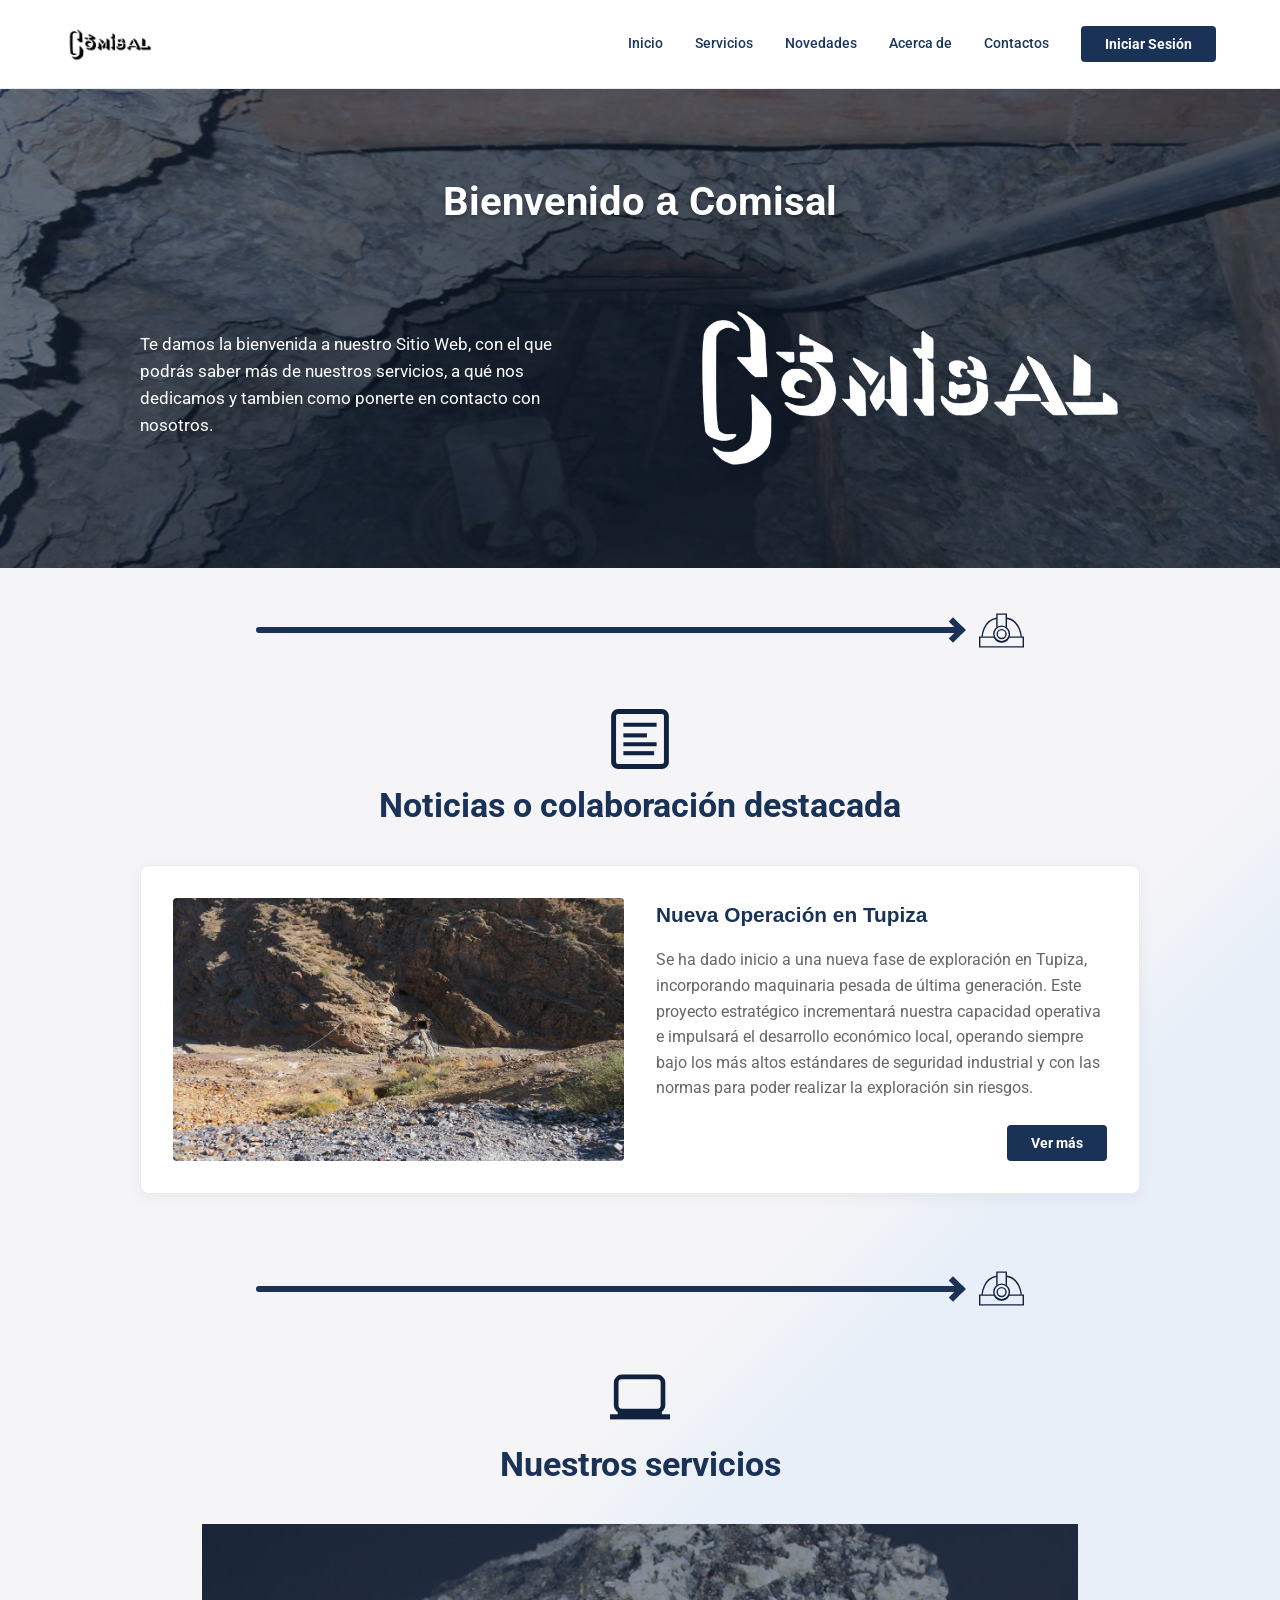
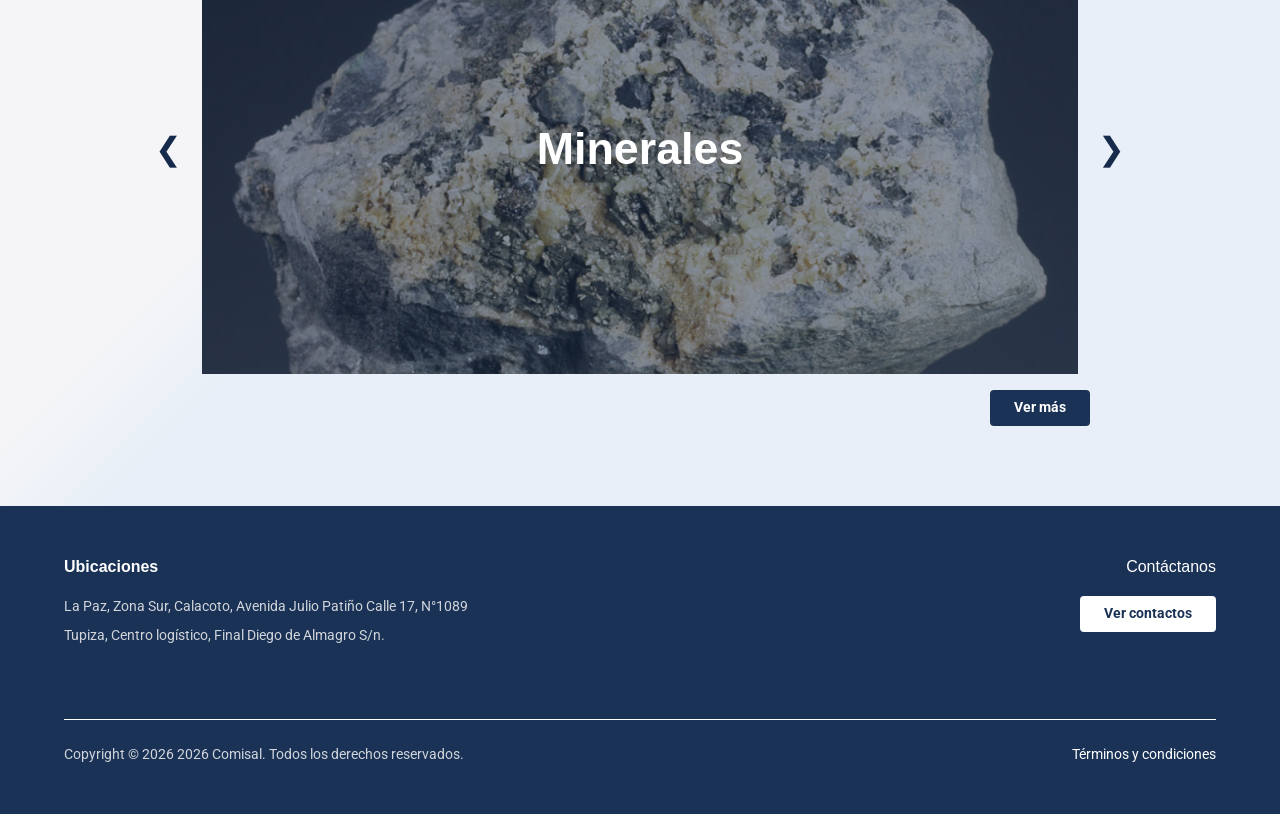
==== commit 886cf55a: "Update index.Html" ====
--- a/index.Html
+++ b/index.Html
@@ -5,6 +5,10 @@
     <meta name="viewport" content="width=device-width, initial-scale=1.0">
     <title>Comisal</title>
     <link rel="stylesheet" href="CSS/Style.css">
+    <link rel="stylesheet" href="CSS/Style.css">
+    <link rel="preconnect" href="https://fonts.googleapis.com">
+    <link rel="preconnect" href="https://fonts.gstatic.com" crossorigin>
+    <link href="https://fonts.googleapis.com/css2?family=Open+Sans:wght@700&family=Roboto:wght@400;500;700&display=swap" rel="stylesheet">
 </head>
 <body>
 
@@ -157,4 +161,4 @@
         });
     </script>
 </body>
-</html>+</html>
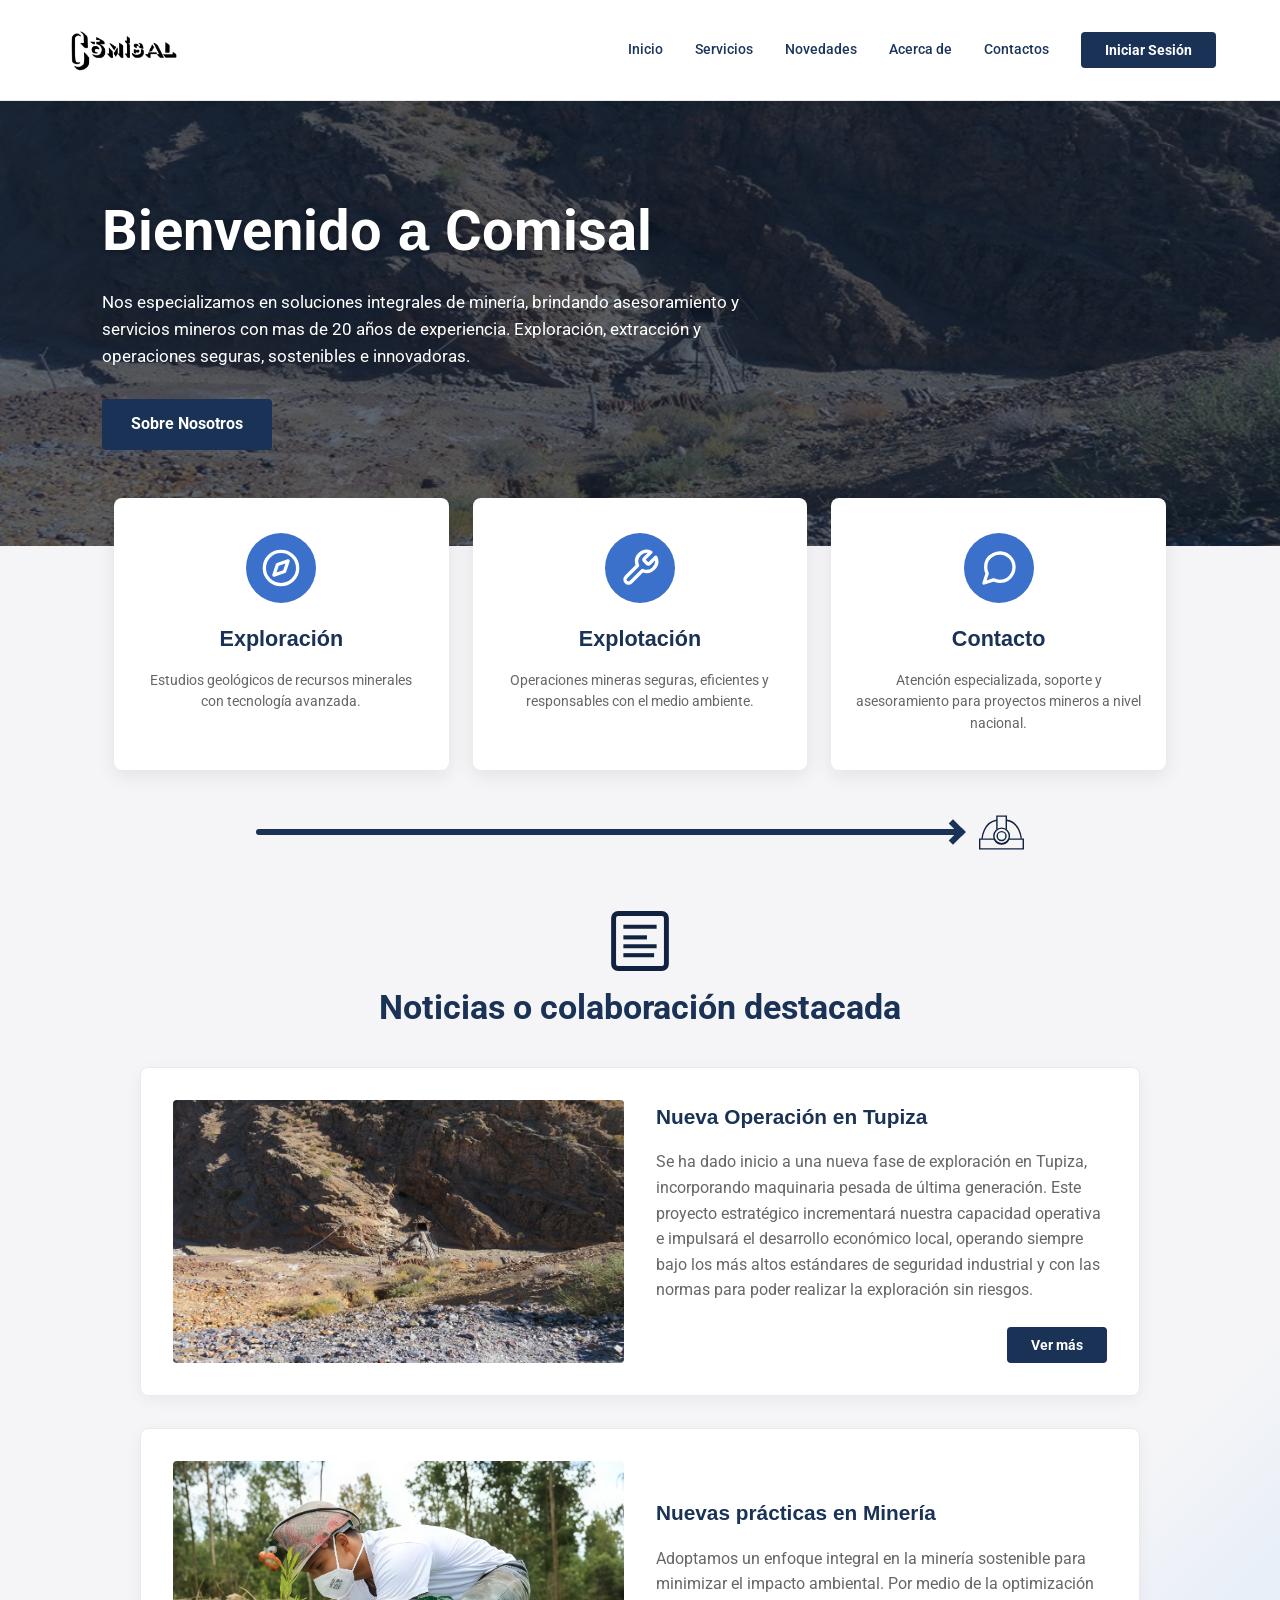
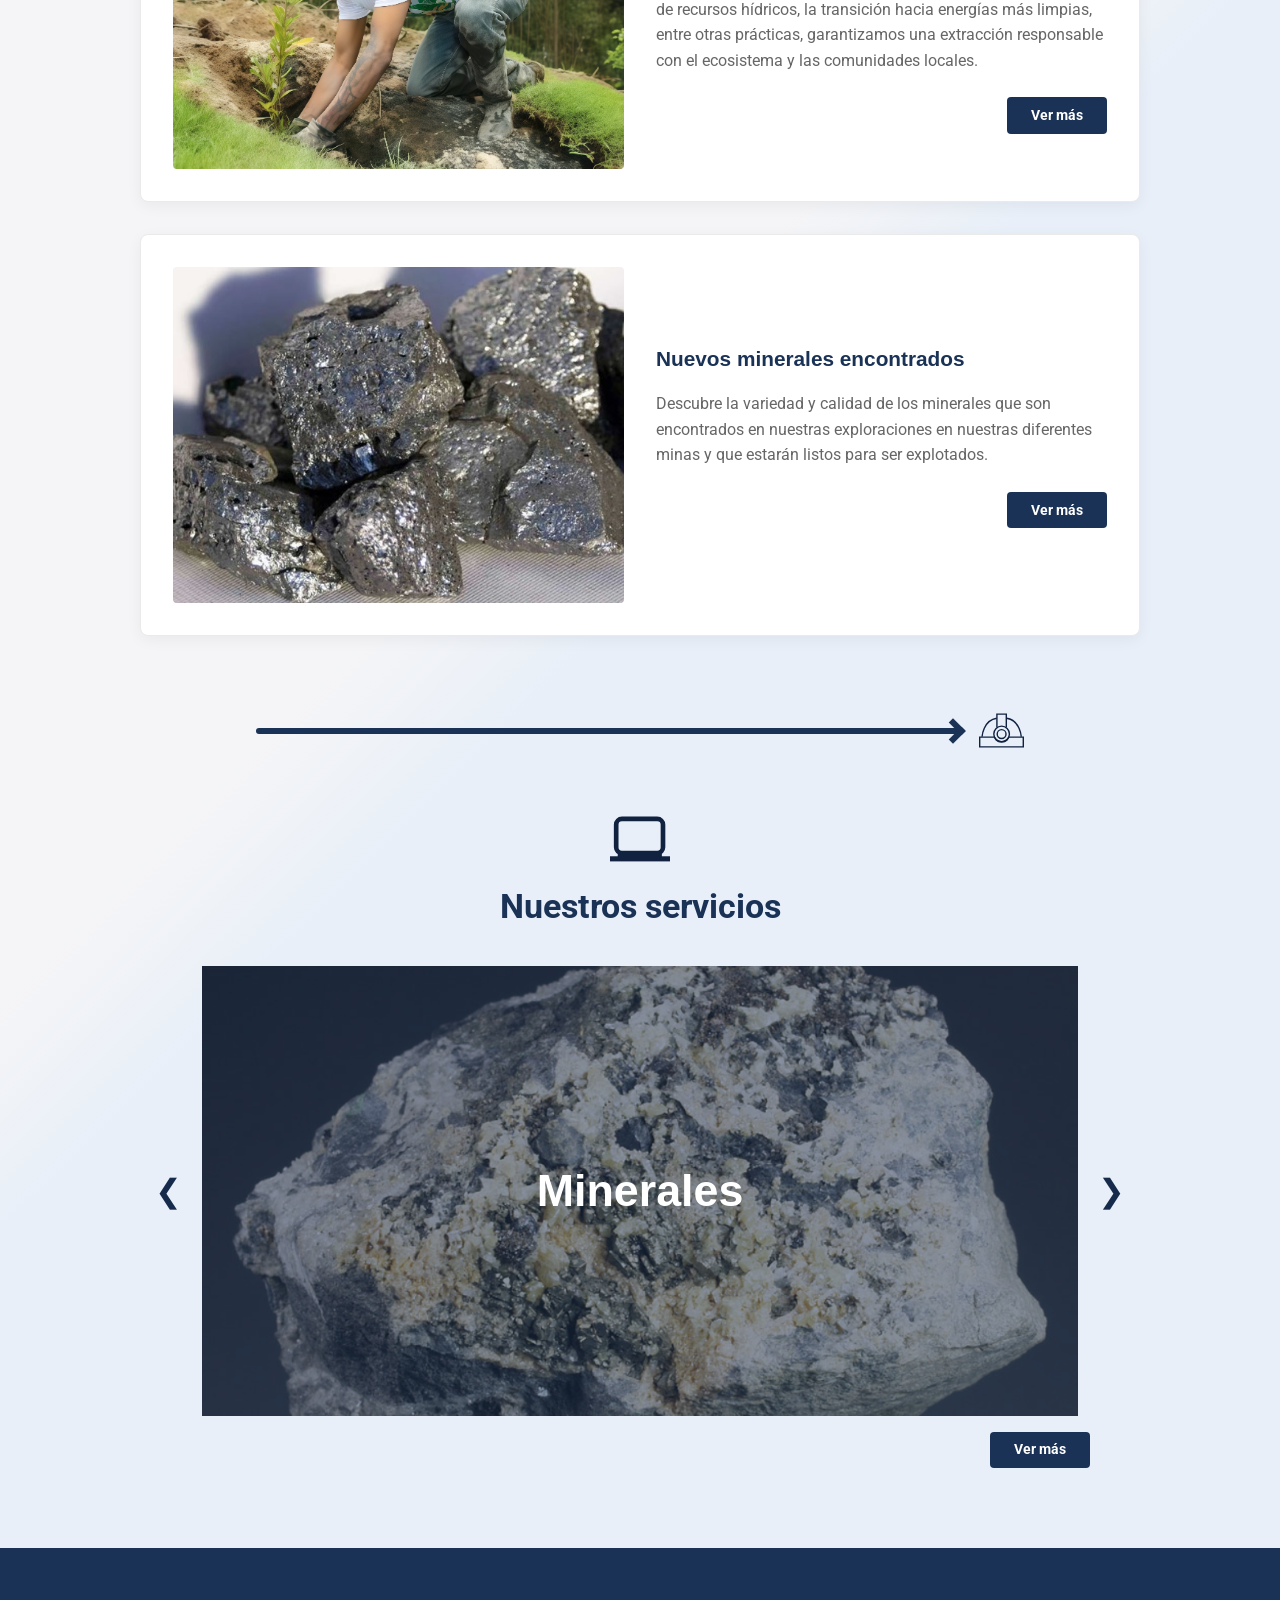
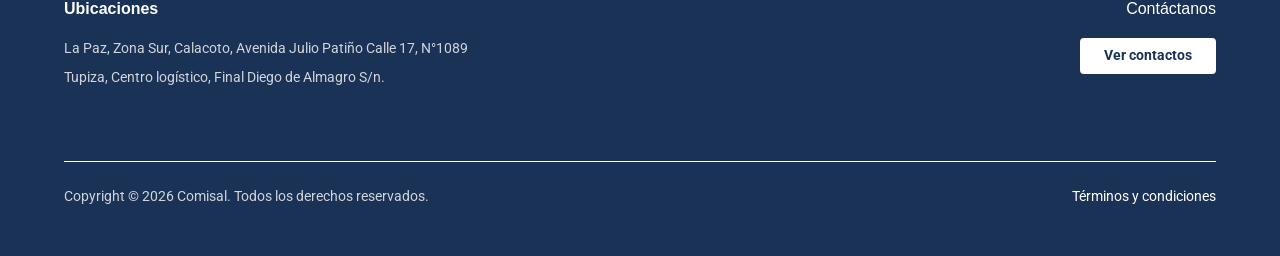
==== commit f47b2714: "Add files via upload" ====
--- a/index.Html
+++ b/index.Html
@@ -4,7 +4,6 @@
     <meta charset="UTF-8">
     <meta name="viewport" content="width=device-width, initial-scale=1.0">
     <title>Comisal</title>
-    <link rel="stylesheet" href="CSS/Style.css">
     <link rel="stylesheet" href="CSS/Style.css">
     <link rel="preconnect" href="https://fonts.googleapis.com">
     <link rel="preconnect" href="https://fonts.gstatic.com" crossorigin>
@@ -28,55 +27,121 @@
     </header>
 
     <main>
-        <section class="principal animar-fade-up" style="background-image: url('imagenes/Recursos Comisal/Fotos/Mina.jpg');">
+        <section class="principal parallax-hero animar-fade-up" style="background-image: url('imagenes/Recursos Comisal/Fotos/Operación.png');">
             <div class="principal-capa"></div>
-            <div class="principal-contenido">
+            <div class="principal-contenido hero-left">
                 <h1><strong>Bienvenido</strong> a <strong>Comisal</strong></h1>
                 <div class="principal-body animar-fade-up">
                     <div class="principal-texto animar-fade-up">
-                        <p>Te damos la bienvenida a nuestro Sitio Web, con el que podrás saber más de nuestros servicios, a qué nos dedicamos y tambien como ponerte en contacto con nosotros.</p>
-                    </div>
-                    <div class="principal-img animar-fade-up">
-                        <img src="imagenes/Recursos Comisal/Logo/Logo 2.png" alt="Comisal Logo Grande">
-                    </div>
-                </div>
-            </div>
-        </section>
-
-           <div class="separador animar-fade-up">
-            <div class="linea-flecha"></div>
-            <div icono svg>
-                <img src="Íconos/Casco.svg" alt="Icono de Valores" width="45" height="45">
-            </div>
-        </div> 
-        <div class="titulo-noticia animar-fade-up"> 
-          <img src="Íconos/Noticia.svg" alt="Icono de Valores" width="60" height="60">
-          <h2> <strong>Noticias o colaboración destacada </strong></h2>
-        </div>
-        <section class="noticia animar-fade-up">
-            <div class="noticia-card animar-fade-up">
-                <div class="noticia-body animar-fade-up">
-                    <div class="noticia-img animar-fade-up">
-                        <img src="imagenes/Recursos Comisal/Fotos/Operación.png" alt="Operación en Tupiza">
-                    </div>
-                    <div class="noticia-texto animar-fade-up">
-                        <h3>Nueva Operación en Tupiza</h3>
-                        <p>Se ha dado inicio a una nueva fase de exploración en Tupiza, incorporando maquinaria pesada de última generación. Este proyecto estratégico incrementará nuestra capacidad operativa e impulsará el desarrollo económico local, operando siempre bajo los más altos estándares de seguridad industrial y con las normas para poder realizar la exploración sin riesgos.</p>
-                        <button class="btn">Ver más</button>
-                    </div>
-                </div>
-            </div>
-        </section>
+                        <p>Nos especializamos en soluciones integrales de minería, brindando asesoramiento y servicios mineros con mas de 20 años de experiencia. Exploración, extracción y operaciones seguras, sostenibles e innovadoras.</p>
+                        <a href="Acerca de.html" class="btn btn-hero">Sobre Nosotros</a>
+                    </div>
+                </div>
+            </div>
+        </section>
+
+        <section class="destacados-container animar-fade-up">
+            <div class="destacados-grid">
+                <div class="card-destacada hover-card">
+                    <div class="icono-destacado">
+                        <svg width="40" height="40" viewBox="0 0 24 24" fill="none" stroke="currentColor" stroke-width="2" stroke-linecap="round" stroke-linejoin="round">
+                            <circle cx="12" cy="12" r="10"></circle>
+                            <polygon points="16.24 7.76 14.12 14.12 7.76 16.24 9.88 9.88 16.24 7.76"></polygon>
+                        </svg>
+                    </div>
+                    <h3>Exploración</h3>
+                    <p>Estudios geológicos de recursos minerales con tecnología avanzada.</p>
+                </div>
+
+                <div class="card-destacada hover-card">
+                    <div class="icono-destacado">
+                        <svg width="40" height="40" viewBox="0 0 24 24" fill="none" stroke="currentColor" stroke-width="2" stroke-linecap="round" stroke-linejoin="round">
+                            <path d="M14.7 6.3a1 1 0 0 0 0 1.4l1.6 1.6a1 1 0 0 0 1.4 0l3.77-3.77a6 6 0 0 1-7.94 7.94l-6.91 6.91a2.12 2.12 0 0 1-3-3l6.91-6.91a6 6 0 0 1 7.94-7.94l-3.76 3.76z"></path>
+                        </svg>
+                    </div>
+                    <h3>Explotación</h3>
+                    <p>Operaciones mineras seguras, eficientes y responsables con el medio ambiente.</p>
+                </div>
+
+                <div class="card-destacada hover-card">
+                    <div class="icono-destacado">
+                        <svg width="40" height="40" viewBox="0 0 24 24" fill="none" stroke="currentColor" stroke-width="2" stroke-linecap="round" stroke-linejoin="round">
+                            <path d="M21 11.5a8.38 8.38 0 0 1-.9 3.8 8.5 8.5 0 0 1-7.6 4.7 8.38 8.38 0 0 1-3.8-.9L3 21l1.9-5.7a8.38 8.38 0 0 1-.9-3.8 8.5 8.5 0 0 1 4.7-7.6 8.38 8.38 0 0 1 3.8-.9h.5a8.48 8.48 0 0 1 8 8v.5z"></path>
+                        </svg>
+                    </div>
+                    <h3>Contacto</h3>
+                    <p>Atención especializada, soporte y asesoramiento para proyectos mineros a nivel nacional.</p>
+                </div>
+            </div>
+        </section>
+
         <div class="separador animar-fade-up">
             <div class="linea-flecha"></div>
             <div icono svg>
                 <img src="Íconos/Casco.svg" alt="Icono de Valores" width="45" height="45">
             </div>
-        </div>
-         <div class="titulo-servicios animar-fade-up"> 
-        <img src="Íconos/Servicio.svg" alt="Icono de Valores" width="60" height="60">
-        <h2> <strong>Nuestros servicios</strong></h2>
-        </div>
+        </div> 
+
+        <div class="titulo-noticia animar-fade-up"> 
+          <img src="Íconos/Noticia.svg" alt="Icono de Valores" width="60" height="60">
+          <h2> <strong>Noticias o colaboración destacada </strong></h2>
+        </div>
+
+        <section class="noticia animar-fade-up">
+            <div class="noticias-grid">
+                <div class="noticia-card hover-card animar-fade-up">
+                    <div class="noticia-body animar-fade-up">
+                        <div class="noticia-img animar-fade-up">
+                            <img src="imagenes/Recursos Comisal/Fotos/Operación.png" alt="Operación en Tupiza">
+                        </div>
+                        <div class="noticia-texto animar-fade-up">
+                            <h3>Nueva Operación en Tupiza</h3>
+                            <p>Se ha dado inicio a una nueva fase de exploración en Tupiza, incorporando maquinaria pesada de última generación. Este proyecto estratégico incrementará nuestra capacidad operativa e impulsará el desarrollo económico local, operando siempre bajo los más altos estándares de seguridad industrial y con las normas para poder realizar la exploración sin riesgos.</p>
+                            <button class="btn">Ver más</button>
+                        </div>
+                    </div>
+                </div>
+
+                <div class="noticia-card hover-card animar-fade-up">
+                    <div class="noticia-body animar-fade-up">
+                        <div class="noticia-img animar-fade-up">
+                            <img src="imagenes/Recursos Comisal/Fotos/Novedad1.jpg" alt="Implementación de Sistemas de Gestión">
+                        </div>
+                        <div class="noticia-texto animar-fade-up">
+                            <h3>Nuevas prácticas en Minería</h3>
+                            <p>Adoptamos un enfoque integral en la minería sostenible para minimizar el impacto ambiental. Por medio de la optimización de recursos hídricos, la transición hacia energías más limpias, entre otras prácticas, garantizamos una extracción responsable con el ecosistema y las comunidades locales.</p>
+                            <button class="btn">Ver más</button>
+                        </div>
+                    </div>
+                </div>
+
+                <div class="noticia-card hover-card animar-fade-up">
+                    <div class="noticia-body animar-fade-up">
+                        <div class="noticia-img animar-fade-up">
+                            <img src="imagenes/Recursos Comisal/Fotos/Novedad3.jpg" alt="Capacitación en Seguridad Industrial">
+                        </div>
+                        <div class="noticia-texto animar-fade-up">
+                            <h3>Nuevos minerales encontrados</h3>
+                            <p>Descubre la variedad y calidad de los minerales que son encontrados en nuestras exploraciones en nuestras diferentes minas y que estarán listos para ser explotados.</p>
+                            <button class="btn">Ver más</button>
+                        </div>
+                    </div>
+                </div>
+            </div>
+        </section>
+
+        <div class="separador animar-fade-up">
+            <div class="linea-flecha"></div>
+            <div icono svg>
+                <img src="Íconos/Casco.svg" alt="Icono de Valores" width="45" height="45">
+            </div>
+        </div>
+
+        <div class="titulo-servicios animar-fade-up"> 
+            <img src="Íconos/Servicio.svg" alt="Icono de Valores" width="60" height="60">
+            <h2> <strong>Nuestros servicios</strong></h2>
+        </div>
+
         <section class="servicios animar-fade-up">
             <div class="carrusel-wrapper">
                 <button class="flecha-carrusel izq" onclick="moverCarrusel(-1)">&#10094;</button>
@@ -118,10 +183,10 @@
             <h4>Contáctanos</h4>
             <a href="Contactos.html"><button class="btn btn-outline">Ver contactos</button></a>
         </div>
-            <div class="footer-bottom">
+        <div class="footer-bottom">
             <div class="footer-line"></div>
             <div class="footer-copy">
-                <p>Copyright © 2026 2026 Comisal. Todos los derechos reservados.</p>
+                <p>Copyright © 2026 Comisal. Todos los derechos reservados.</p>
                 <a href="#">Términos y condiciones</a>
             </div>
         </div>
@@ -147,13 +212,15 @@
 
         setInterval(() => moverCarrusel(1), 5000);
 
-        document.addEventListener("DOMContentLoaded", function() {
+       document.addEventListener("DOMContentLoaded", function() {
             const elementos = document.querySelectorAll('.animar-fade-up');
-            const observador = new IntersectionObserver((entradas, obs) => {
+
+            const observador = new IntersectionObserver((entradas) => {
                 entradas.forEach(entrada => {
                     if (entrada.isIntersecting) {
                         entrada.target.classList.add('visible');
-                        obs.unobserve(entrada.target);
+                    } else {
+                        entrada.target.classList.remove('visible');
                     }
                 });
             }, { threshold: 0.15 });
@@ -161,4 +228,4 @@
         });
     </script>
 </body>
-</html>
+</html>
--- a/CSS/Style.css
+++ b/CSS/Style.css
@@ -17,7 +17,7 @@
 
 h1, h2, h3, h4, .carrusel-titulo {
     font-family: var(--font-primary);
-    font-weight: 700;
+    font-weight: 800;
 }
 
 body {
@@ -52,7 +52,7 @@
 }
 
 .logo img {
-    height: 40px;
+    height: 52px;
     display: block;
     animation: logoPulse 4s ease-in-out infinite;
     will-change: transform;
@@ -85,6 +85,7 @@
     font-size: 0.9rem;
     font-weight: 700;
     transition: 0.3s;
+    display: inline-block;
 }
 
 .btn:hover {
@@ -111,10 +112,13 @@
 
 .principal {
     position: relative;
-    padding: 5rem 5%;
-    text-align: center;
+    padding: 6rem 8%;
     background-size: cover;
     background-position: center;
+}
+
+.parallax-hero {
+    background-attachment: fixed;
 }
 
 .principal-capa {
@@ -132,11 +136,17 @@
     z-index: 2;
 }
 
+.hero-left {
+    text-align: left;
+    max-width: 650px;
+}
+
 .principal h1 {
     color: var(--white);
-    font-size: 2.5rem;
-    margin-bottom: 3rem;
+    font-size: 3.5rem;
+    margin-bottom: 1.5rem;
     text-shadow: 0 2px 4px rgba(0,0,0,0.3);
+    line-height: 1.2;
 }
 
 .principal-body {
@@ -144,8 +154,7 @@
     align-items: center;
     justify-content: space-between;
     gap: 4rem;
-    max-width: 1000px;
-    margin: 0 auto;
+    margin: 0;
     text-align: left;
 }
 
@@ -155,15 +164,65 @@
     font-size: 1.05rem;
 }
 
-.principal-img {
-    flex: 1;
-    display: flex;
-    justify-content: flex-end;
-}
-
-.principal-img img {
-    max-width: 100%;
-    height: auto;
+.btn-hero {
+    margin-top: 1.8rem;
+    padding: 0.8rem 1.8rem;
+    font-size: 1rem;
+}
+
+.destacados-container {
+    max-width: 1100px;
+    margin: -3rem auto 2rem auto;
+    padding: 0 1.5rem;
+    position: relative;
+    z-index: 4;
+}
+
+.destacados-grid {
+    display: grid;
+    grid-template-columns: repeat(3, 1fr);
+    gap: 1.5rem;
+}
+
+.card-destacada {
+    background: var(--white);
+    padding: 2.2rem 1.5rem;
+    border-radius: 8px;
+    text-align: center;
+    box-shadow: 0 6px 20px rgba(0, 0, 0, 0.08);
+}
+
+.icono-destacado {
+    width: 70px;
+    height: 70px;
+    background-color: #3b71ca;
+    color: var(--white);
+    border-radius: 50%;
+    display: flex;
+    align-items: center;
+    justify-content: center;
+    margin: 0 auto 1.2rem auto;
+}
+
+.card-destacada h3 {
+    color: var(--primary-blue);
+    font-size: 1.35rem;
+    margin-bottom: 0.8rem;
+}
+
+.card-destacada p {
+    color: var(--text-light);
+    font-size: 0.9rem;
+    line-height: 1.5;
+}
+
+.hover-card {
+    transition: transform 0.3s ease, box-shadow 0.3s ease;
+}
+
+.hover-card:hover {
+    transform: translateY(-8px);
+    box-shadow: 0 12px 25px rgba(0, 0, 0, 0.15);
 }
 
 .titulo-noticia {
@@ -177,13 +236,20 @@
     padding: 1.5rem 5% 2rem;
     display: flex;
     justify-content: center;
+}
+
+.noticias-grid {
+    display: flex;
+    flex-direction: column;
+    gap: 2rem;
+    max-width: 1000px;
+    width: 100%;
 }
 
 .noticia-card {
     background: var(--white);
     border: 1px solid #eaeaea;
     box-shadow: 0 4px 15px rgba(0,0,0,0.05);
-    max-width: 1000px;
     width: 100%;
     padding: 2rem;
     border-radius: 8px;
@@ -385,6 +451,7 @@
     flex-direction: column;
     align-items: flex-end;
 }
+
 .footer-bottom {
     width: 100%;
     margin-top: 2rem;
@@ -415,19 +482,20 @@
     text-decoration: underline;
 }
 
-@media (max-width: 768px) {
-    .footer-copy {
-        flex-direction: column;
-        gap: 0.8rem;
-        text-align: center;
-    }
-}
 .footer-right h4 {
     margin-bottom: 1rem;
     font-weight: normal;
 }
 
 @media (max-width: 900px) {
+    .destacados-grid {
+        grid-template-columns: 1fr;
+    }
+
+    .destacados-container {
+        margin-top: 2rem;
+    }
+
     .principal-body, 
     .noticia-body {
         flex-direction: column;
@@ -440,6 +508,10 @@
     
     .noticia-texto .btn {
         align-self: flex-start;
+    }
+
+    .parallax-hero {
+        background-attachment: scroll;
     }
 }
 
@@ -471,7 +543,7 @@
     }
     
     .principal h1 {
-        font-size: 2rem;
+        font-size: 2.2rem;
     }
     
     .separador {
@@ -487,5 +559,10 @@
         align-items: center;
         width: 100%;
     }
-}
-
+
+    .footer-copy {
+        flex-direction: column;
+        gap: 0.8rem;
+        text-align: center;
+    }
+}
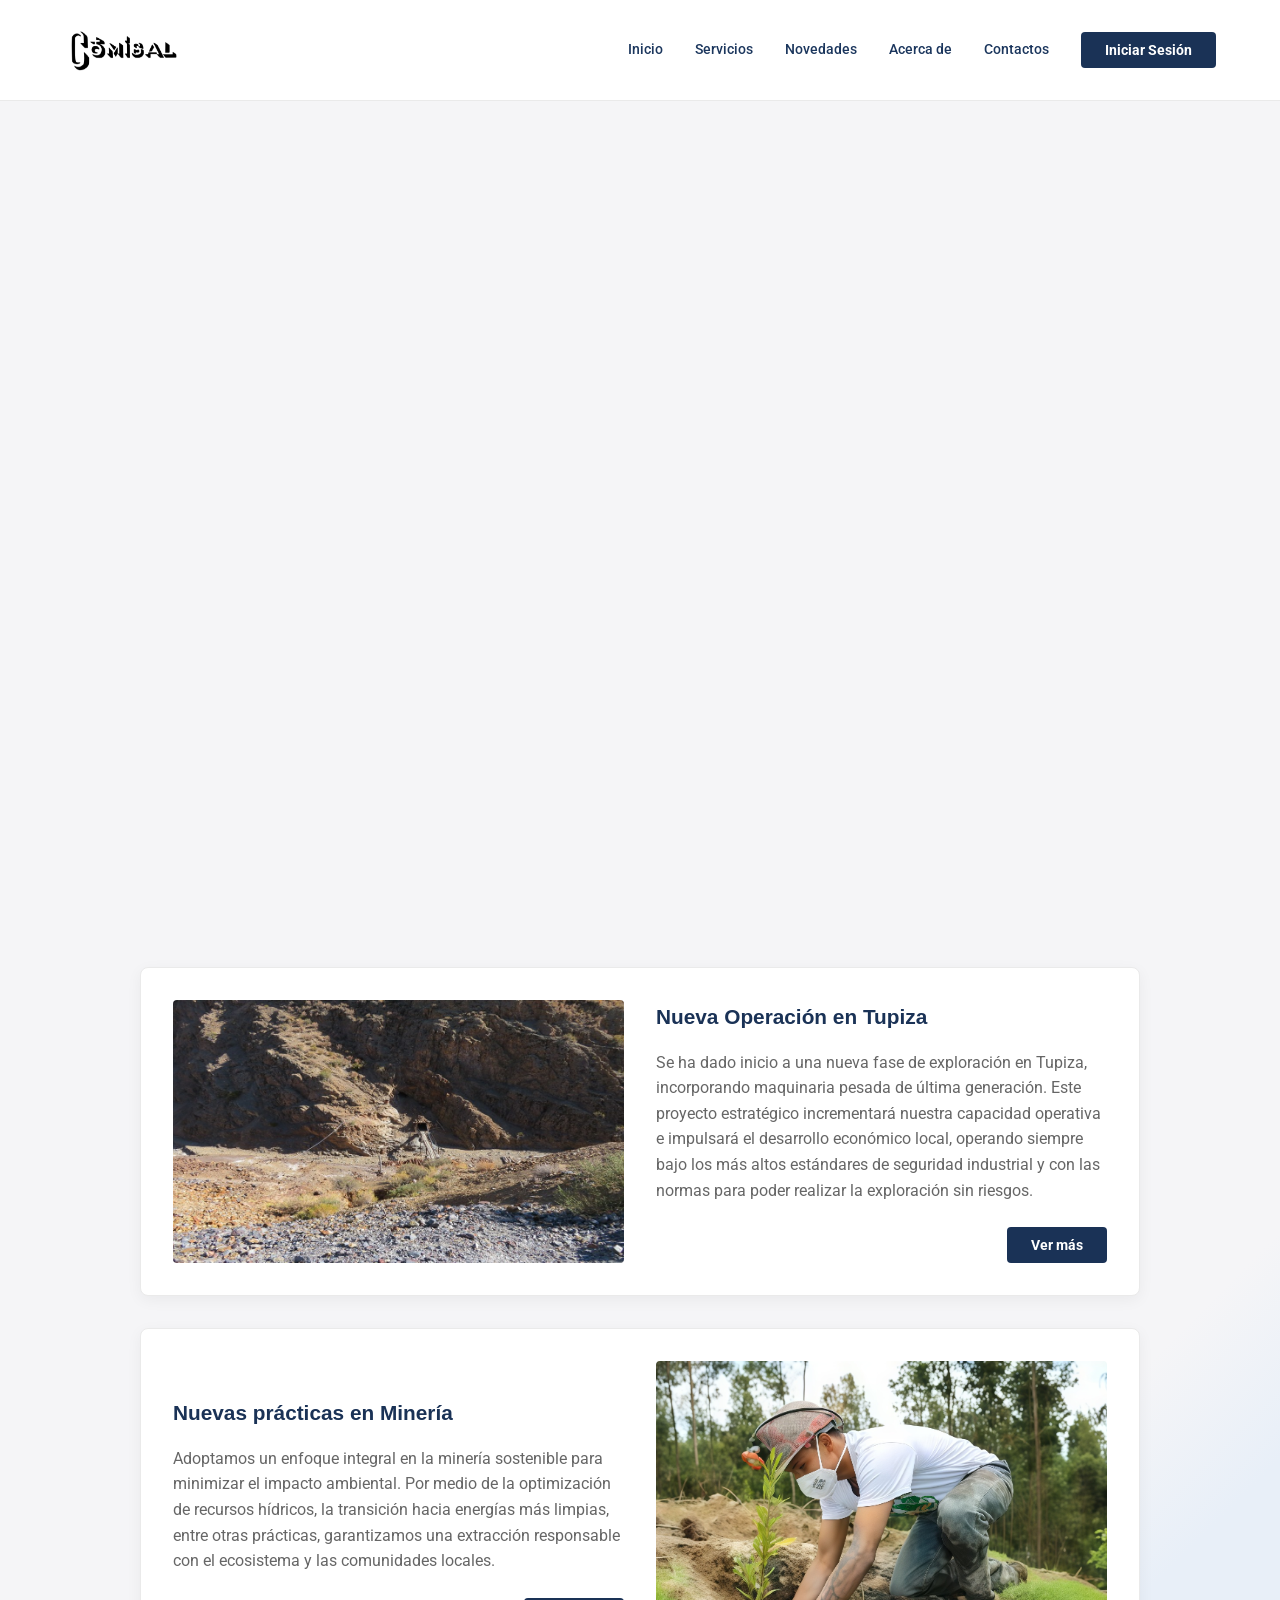
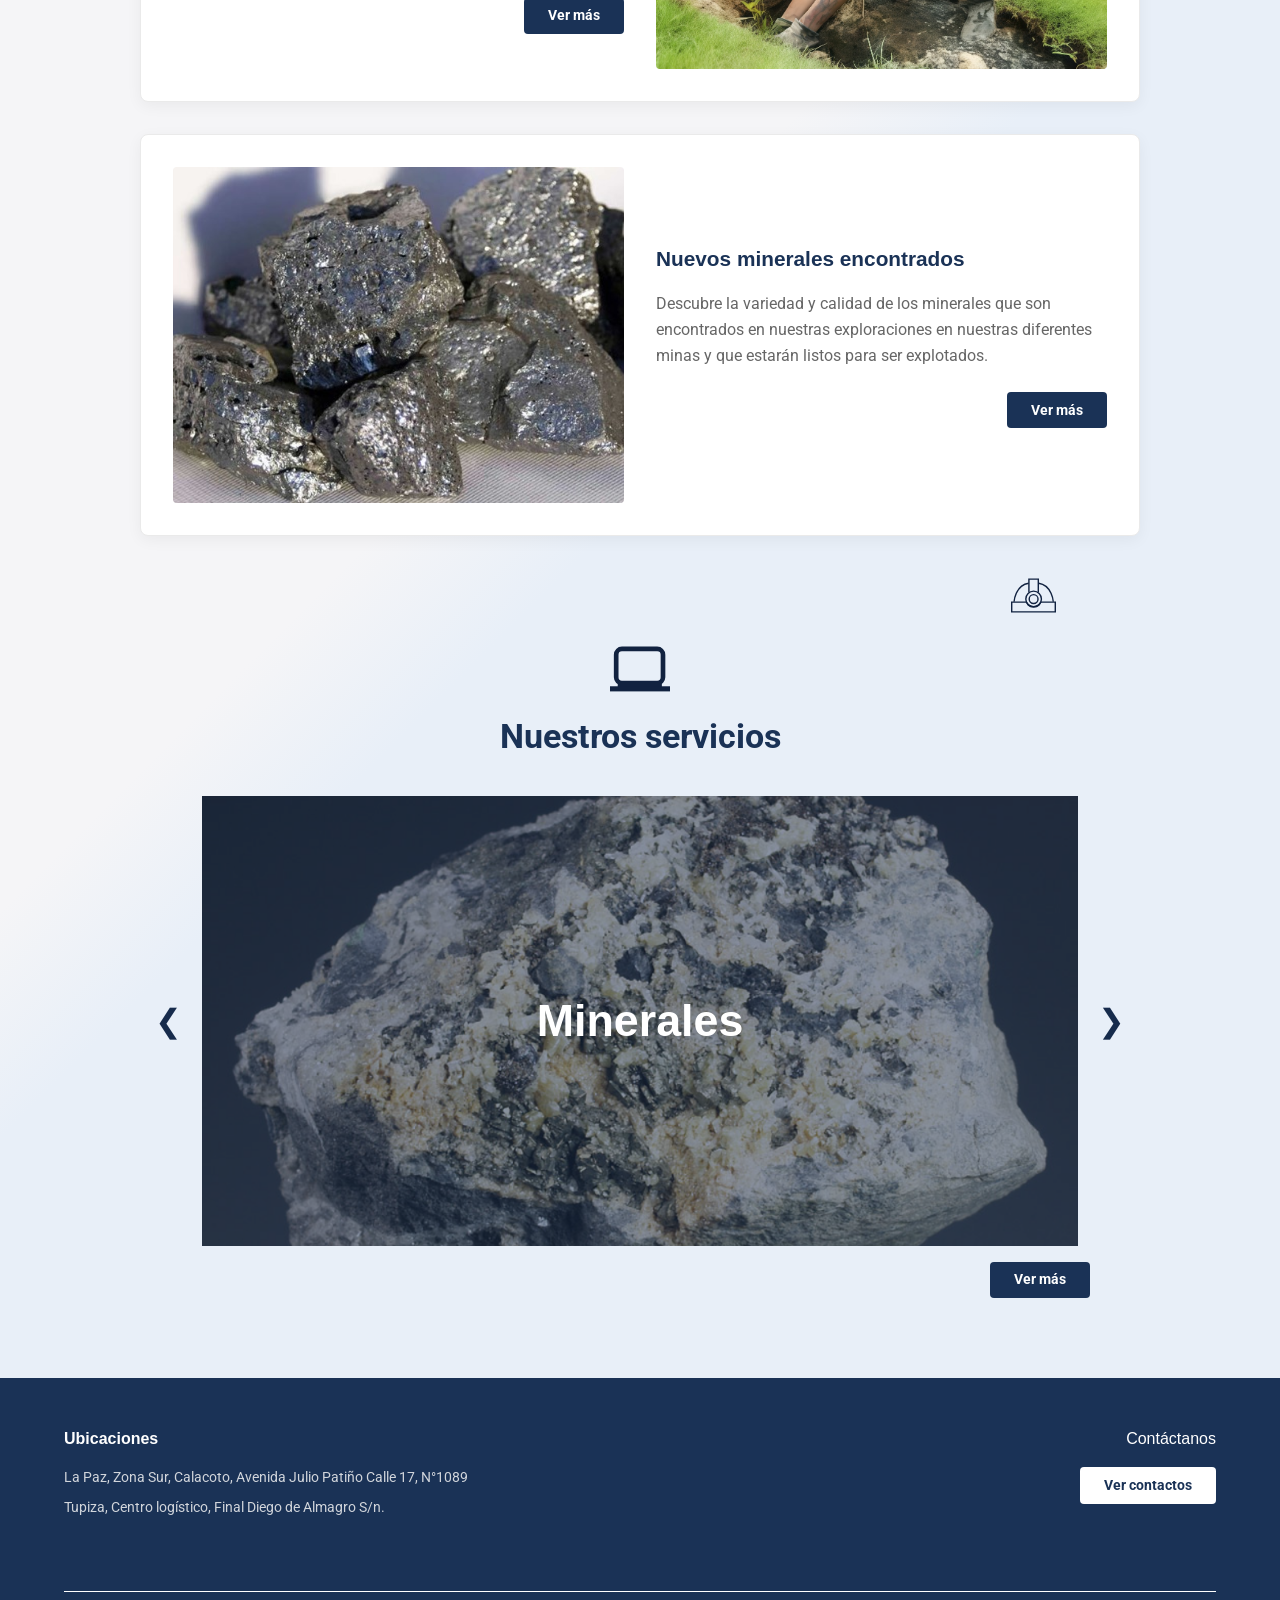
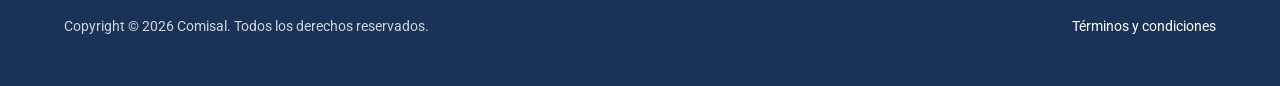
==== commit 8af659dc: "Add files via upload" ====
--- a/index.Html
+++ b/index.Html
@@ -4,6 +4,7 @@
     <meta charset="UTF-8">
     <meta name="viewport" content="width=device-width, initial-scale=1.0">
     <title>Comisal</title>
+    <link rel="icon" href="imagenes/Recursos Comisal/Favicon/Favicon.png">
     <link rel="stylesheet" href="CSS/Style.css">
     <link rel="preconnect" href="https://fonts.googleapis.com">
     <link rel="preconnect" href="https://fonts.gstatic.com" crossorigin>
@@ -83,8 +84,8 @@
         </div> 
 
         <div class="titulo-noticia animar-fade-up"> 
-          <img src="Íconos/Noticia.svg" alt="Icono de Valores" width="60" height="60">
-          <h2> <strong>Noticias o colaboración destacada </strong></h2>
+          <img src="Íconos/Noticia.svg" alt="Icono de Noticia" width="60" height="60">
+          <h2><strong>Noticias o colaboración destacada</strong></h2>
         </div>
 
         <section class="noticia animar-fade-up">
--- a/CSS/Style.css
+++ b/CSS/Style.css
@@ -226,8 +226,11 @@
 }
 
 .titulo-noticia {
-    padding: 1rem 5% 0.5rem;
-    text-align: center;
+    padding: 1rem 5% 1rem;
+    display: flex;
+    align-items: center;
+    justify-content: center;
+    gap: 1rem;
     color: var(--primary-blue);
     font-size: 1.4rem;
 }
@@ -261,6 +264,11 @@
     gap: 2rem;
 }
 
+/* Patrón Z (Zig-zag) aplicado a las cards de noticias */
+.noticias-grid .noticia-card:nth-child(even) .noticia-body {
+    flex-direction: row-reverse;
+}
+
 .noticia-img {
     flex: 1;
 }
@@ -300,16 +308,24 @@
     align-items: center;
     justify-content: center;
     gap: 1.2rem;
-    width: 60%;
-    margin: 2.5rem auto;
-}
-
+    width: 65%;
+    margin: 0.3rem auto;
+}
+
+/* Animación de la línea del separador (de corta a extendida) */
 .separador .linea-flecha {
     flex: 1;
     height: 6px; 
     background-color: var(--primary-blue);
     position: relative;
     border-radius: 3px;
+    transform: scaleX(0);
+    transform-origin: left;
+    transition: transform 0.8s cubic-bezier(0.16, 1, 0.3, 1);
+}
+
+.separador.visible .linea-flecha {
+    transform: scaleX(1);
 }
 
 .separador .linea-flecha::after {
@@ -497,7 +513,8 @@
     }
 
     .principal-body, 
-    .noticia-body {
+    .noticia-body,
+    .noticias-grid .noticia-card:nth-child(even) .noticia-body {
         flex-direction: column;
         text-align: center;
     }
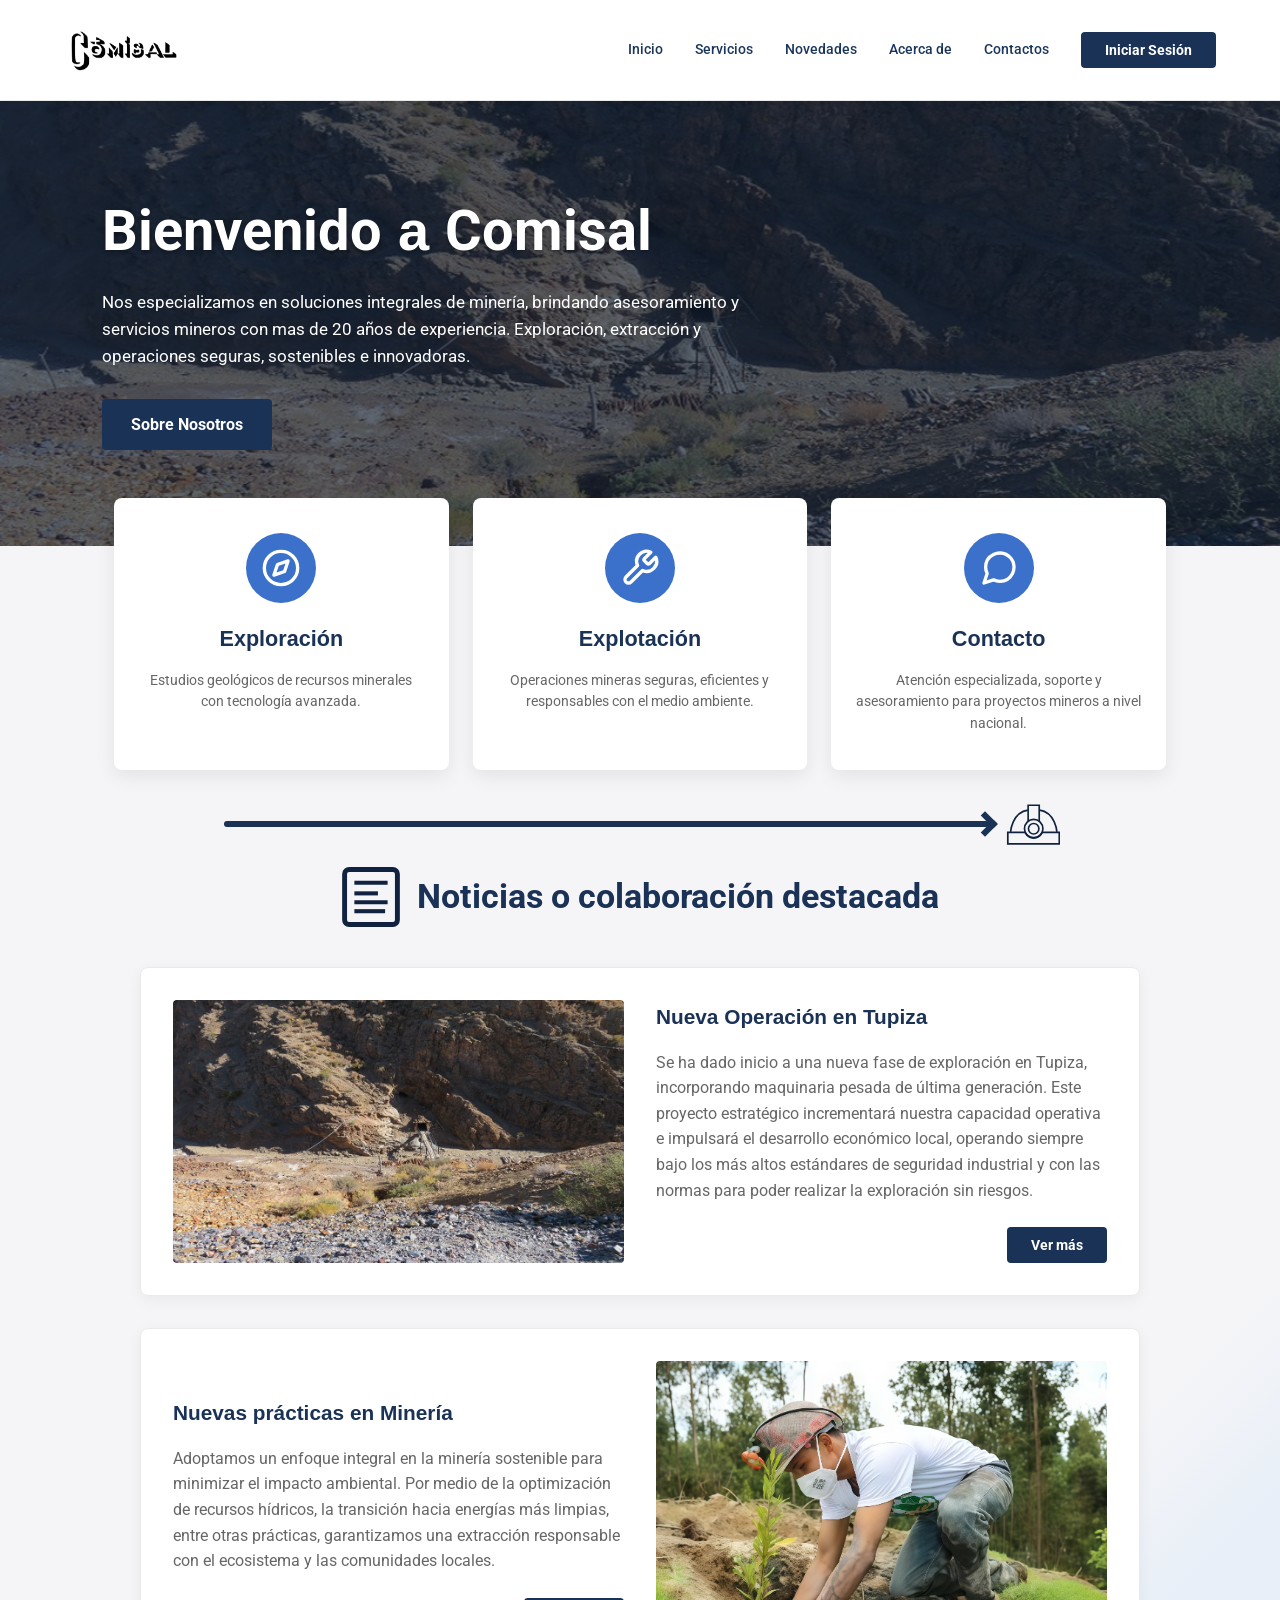
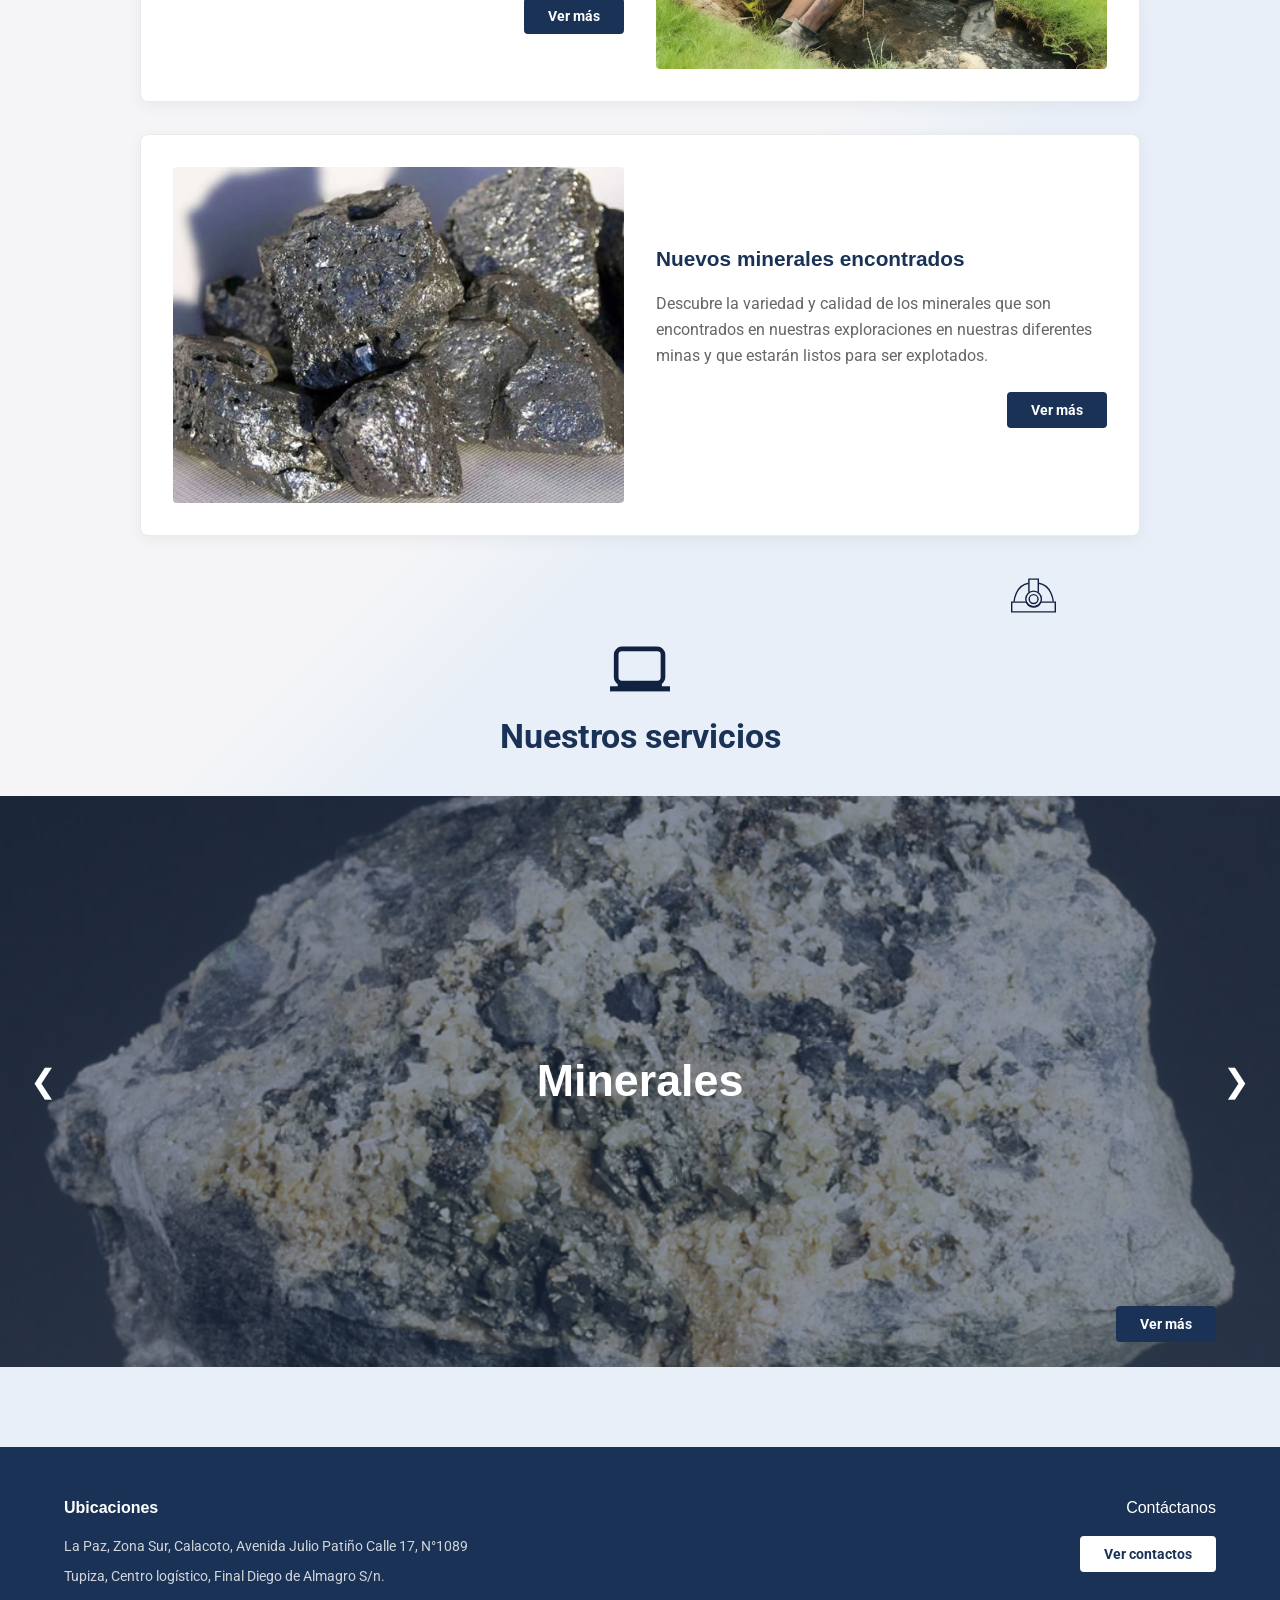
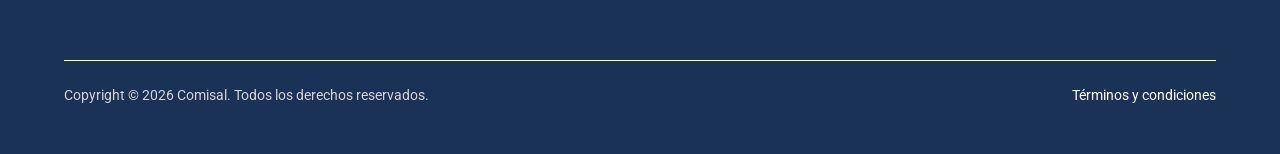
==== commit f7b8ab5e: "Update index.Html" ====
--- a/index.Html
+++ b/index.Html
@@ -79,7 +79,7 @@
         <div class="separador animar-fade-up">
             <div class="linea-flecha"></div>
             <div icono svg>
-                <img src="Íconos/Casco.svg" alt="Icono de Valores" width="45" height="45">
+            <img src="Íconos/Casco.svg" alt="Icono de Valores" width="45" height="45" class="icono-casco">
             </div>
         </div> 
 
@@ -134,16 +134,16 @@
         <div class="separador animar-fade-up">
             <div class="linea-flecha"></div>
             <div icono svg>
-                <img src="Íconos/Casco.svg" alt="Icono de Valores" width="45" height="45">
-            </div>
-        </div>
+            <img src="Íconos/Casco.svg" alt="Icono de Valores" width="45" height="45" class="icono-casco">
+            </div>
+        </div> 
 
         <div class="titulo-servicios animar-fade-up"> 
             <img src="Íconos/Servicio.svg" alt="Icono de Valores" width="60" height="60">
             <h2> <strong>Nuestros servicios</strong></h2>
         </div>
 
-        <section class="servicios animar-fade-up">
+       <section class="servicios animar-fade-up">
             <div class="carrusel-wrapper">
                 <button class="flecha-carrusel izq" onclick="moverCarrusel(-1)">&#10094;</button>
                 <div class="carrusel-ventana" id="carrusel-ventana">
@@ -167,9 +167,9 @@
                     </div>
                 </div>
                 <button class="flecha-carrusel der" onclick="moverCarrusel(1)">&#10095;</button>
-            </div>
-            <div class="servicios-btn">
-                <a href="Servicios.html"><button class="btn">Ver más</button></a>
+                <div class="servicios-btn">
+                    <a href="Servicios.html"><button class="btn">Ver más</button></a>
+                </div>
             </div>
         </section>
     </main>
@@ -229,4 +229,4 @@
         });
     </script>
 </body>
-</html>+</html>
--- a/CSS/Style.css
+++ b/CSS/Style.css
@@ -86,10 +86,14 @@
     font-weight: 700;
     transition: 0.3s;
     display: inline-block;
-}
+    transition: transform 0.3s ease;
+    will-change: transform;
+}
+
 
 .btn:hover {
     background: #112240;
+    transform: scale(1.25);
 }
 
 .btn-outline {
@@ -264,7 +268,6 @@
     gap: 2rem;
 }
 
-/* Patrón Z (Zig-zag) aplicado a las cards de noticias */
 .noticias-grid .noticia-card:nth-child(even) .noticia-body {
     flex-direction: row-reverse;
 }
@@ -312,7 +315,6 @@
     margin: 0.3rem auto;
 }
 
-/* Animación de la línea del separador (de corta a extendida) */
 .separador .linea-flecha {
     flex: 1;
     height: 6px; 
@@ -341,13 +343,35 @@
     transform: translateY(-50%) rotate(-45deg);
 }
 
-.separador img {
+@keyframes zoomCascoFinal {
+    0% {
+        transform: scale(1);
+    }
+    100% {
+        transform: scale(1.18);
+    }
+}
+
+.separador .icono-casco {
     display: block;
+    transform: scale(1);
+    transition: transform 0.3s ease;
+    will-change: transform;
+}
+
+.separador.visible .icono-casco {
+    animation: zoomCascoFinal 0.45s cubic-bezier(0.4, 0, 0.2, 1) 0.75s forwards;
+}
+
+.separador .icono-casco:hover {
+    animation: none;
+    transform: scale(1.35);
 }
 
 .servicios {
-    padding: 1.5rem 5% 5rem;
+    padding: 1.5rem 0 5rem;
     text-align: center;
+    width: 100%;
 }
 
 .titulo-servicios {
@@ -358,11 +382,11 @@
 }
 
 .servicios-btn {
-    display: flex;
-    justify-content: flex-end;
-    margin-top: 1rem;
-    max-width: 900px;
-    margin: 1rem auto 0;
+    position: absolute;
+    bottom: 1.5rem;
+    right: 5%;
+    margin: 0;
+    z-index: 5;
 }
 
 .carrusel-wrapper {
@@ -370,8 +394,8 @@
     align-items: center;
     position: relative;
     width: 100%;
-    max-width: 1000px;
-    margin: 0 auto;
+    max-width: 100%;
+    margin: 0;
 }
 
 .carrusel-ventana {
@@ -384,13 +408,13 @@
 .carrusel-item {
     min-width: 100%;
     box-sizing: border-box;
-    padding: 0 5px;
+    padding: 0;
 }
 
 .carrusel-fondo {
     position: relative;
     width: 100%;
-    height: 450px;
+    height: 571px;
     background-size: cover;
     background-position: center;
     display: flex;
@@ -407,7 +431,6 @@
     background: rgba(22, 43, 76, 0.5);
     z-index: 1;
 }
-
 .carrusel-titulo {
     position: relative;
     z-index: 2;
@@ -417,18 +440,29 @@
 }
 
 .flecha-carrusel {
+    position: absolute;
+    top: 50%;
+    transform: translateY(-50%);
     background: none;
     border: none;
     font-size: 2rem;
-    color: #162b4c;
+    color: var(--white);
     cursor: pointer;
-    padding: 0 15px;
+    padding: 0 20px;
     transition: 0.2s;
     z-index: 5;
 }
 
+.flecha-carrusel.izq {
+    left: 10px;
+}
+
+.flecha-carrusel.der {
+    right: 10px;
+}
+
 .flecha-carrusel:hover {
-    transform: scale(1.2);
+    transform: translateY(-50%) scale(1.2);
 }
 
 .animar-fade-up {
@@ -582,4 +616,4 @@
         gap: 0.8rem;
         text-align: center;
     }
-}+}
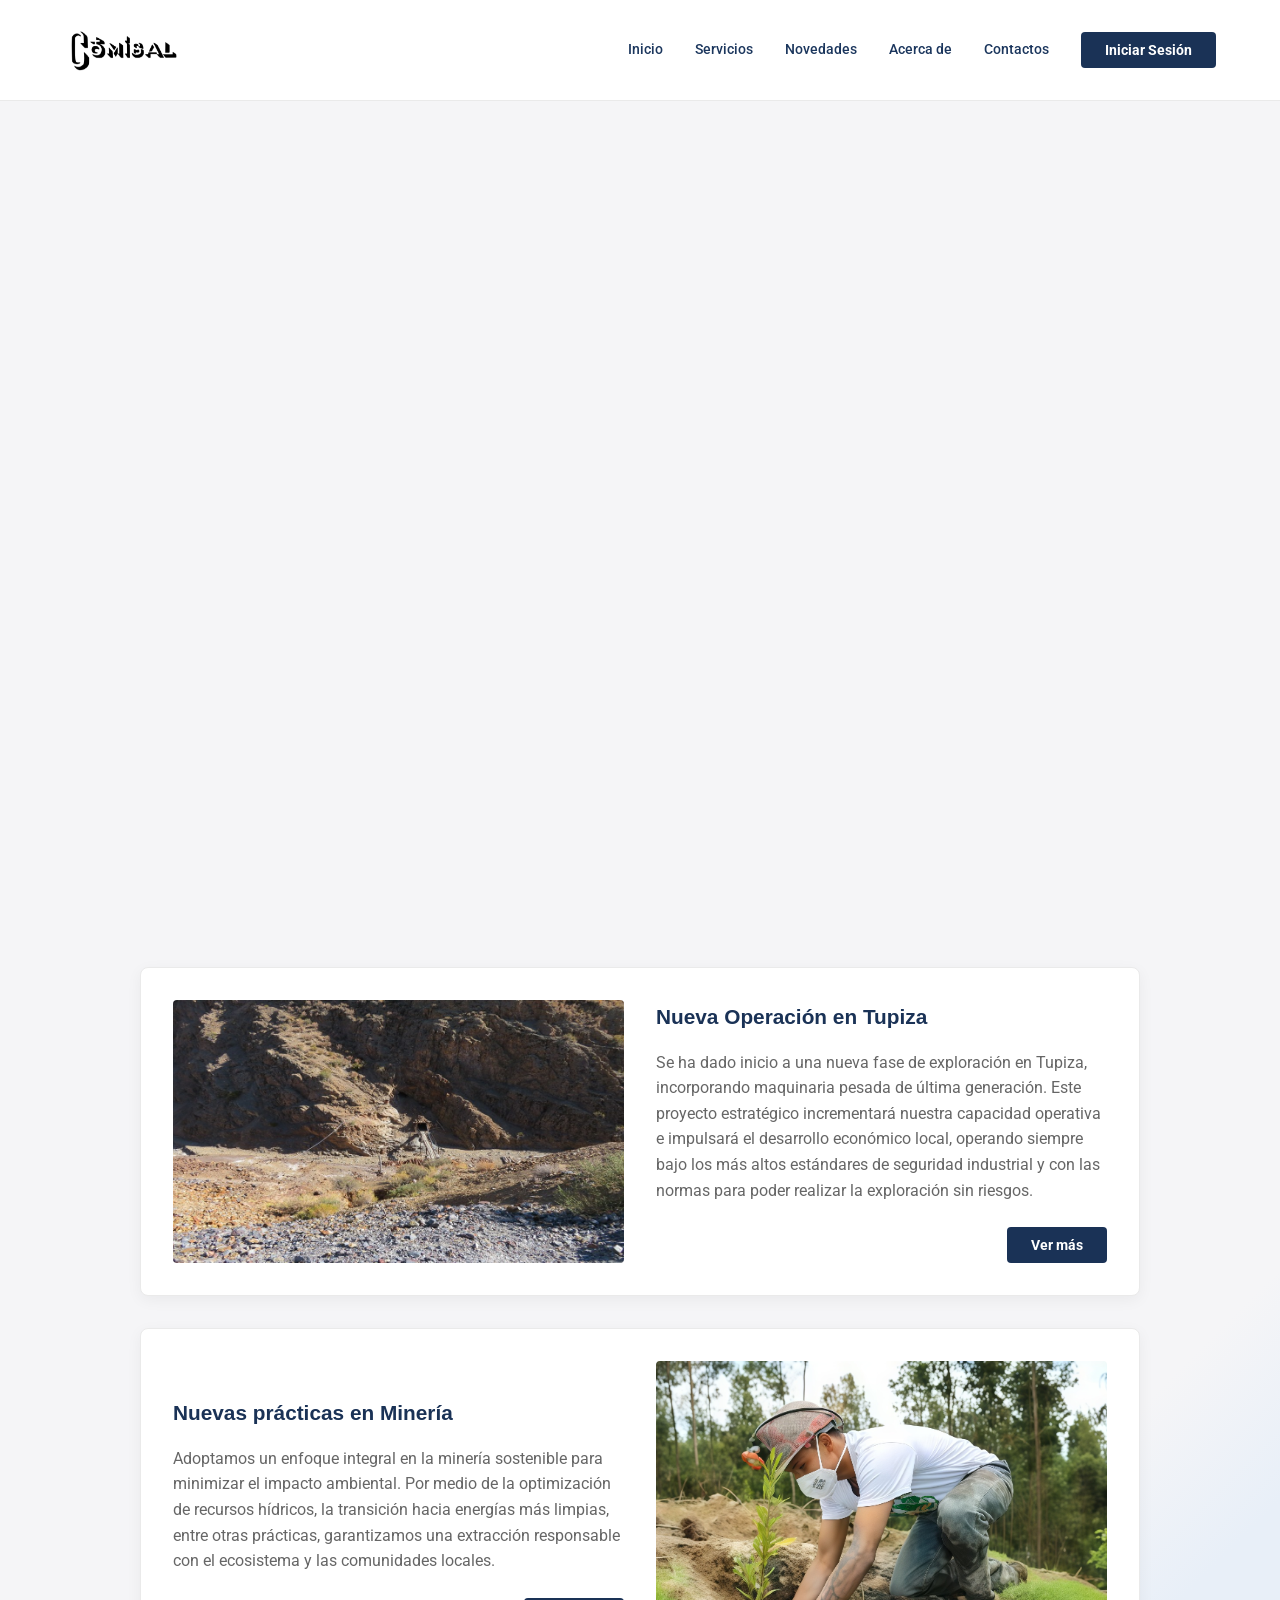
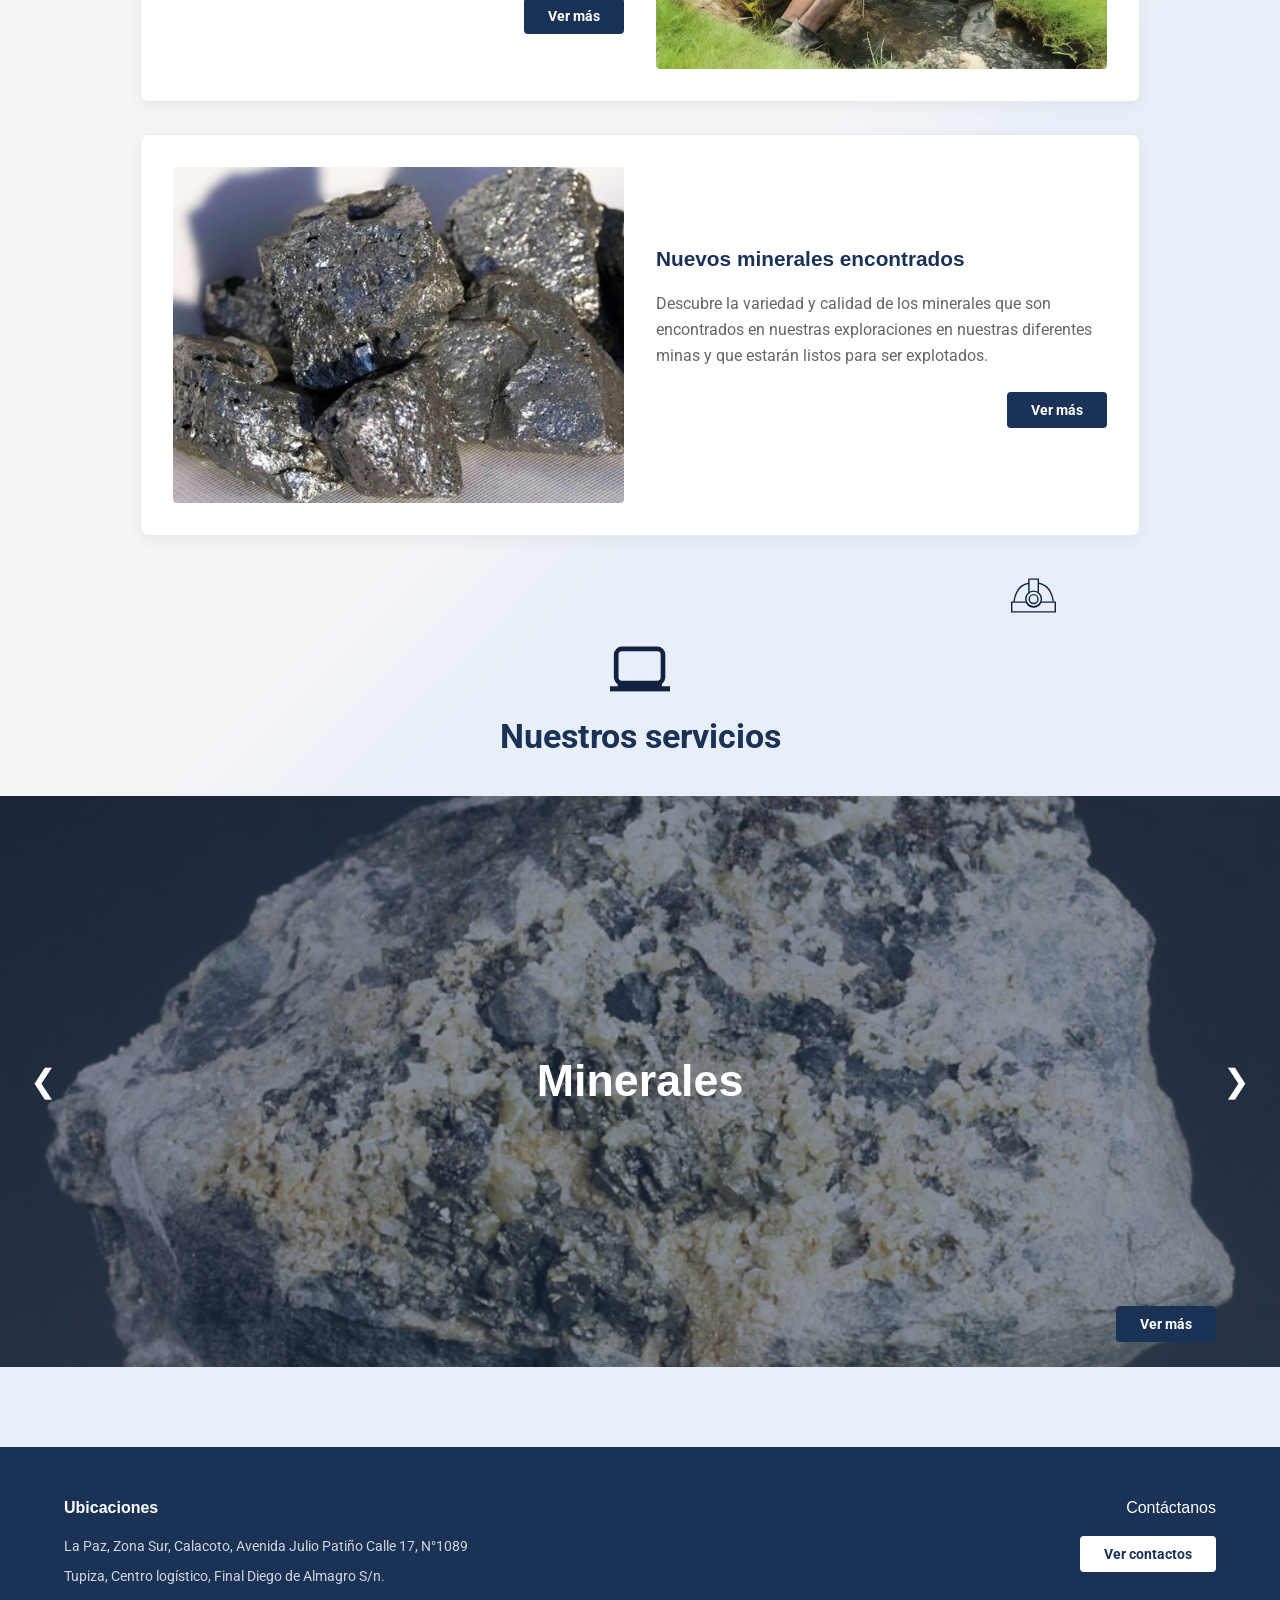
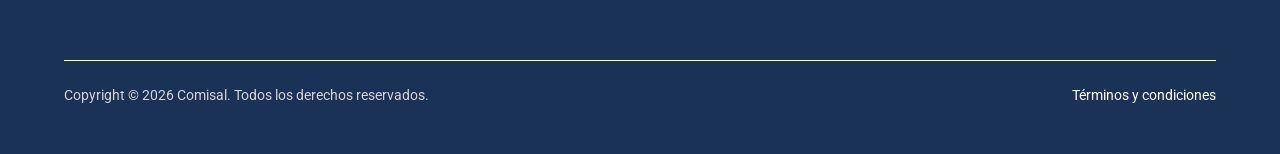
==== commit a0b68a3b: "Add files via upload" ====
--- a/index.Html
+++ b/index.Html
@@ -229,4 +229,4 @@
         });
     </script>
 </body>
-</html>
+</html>
